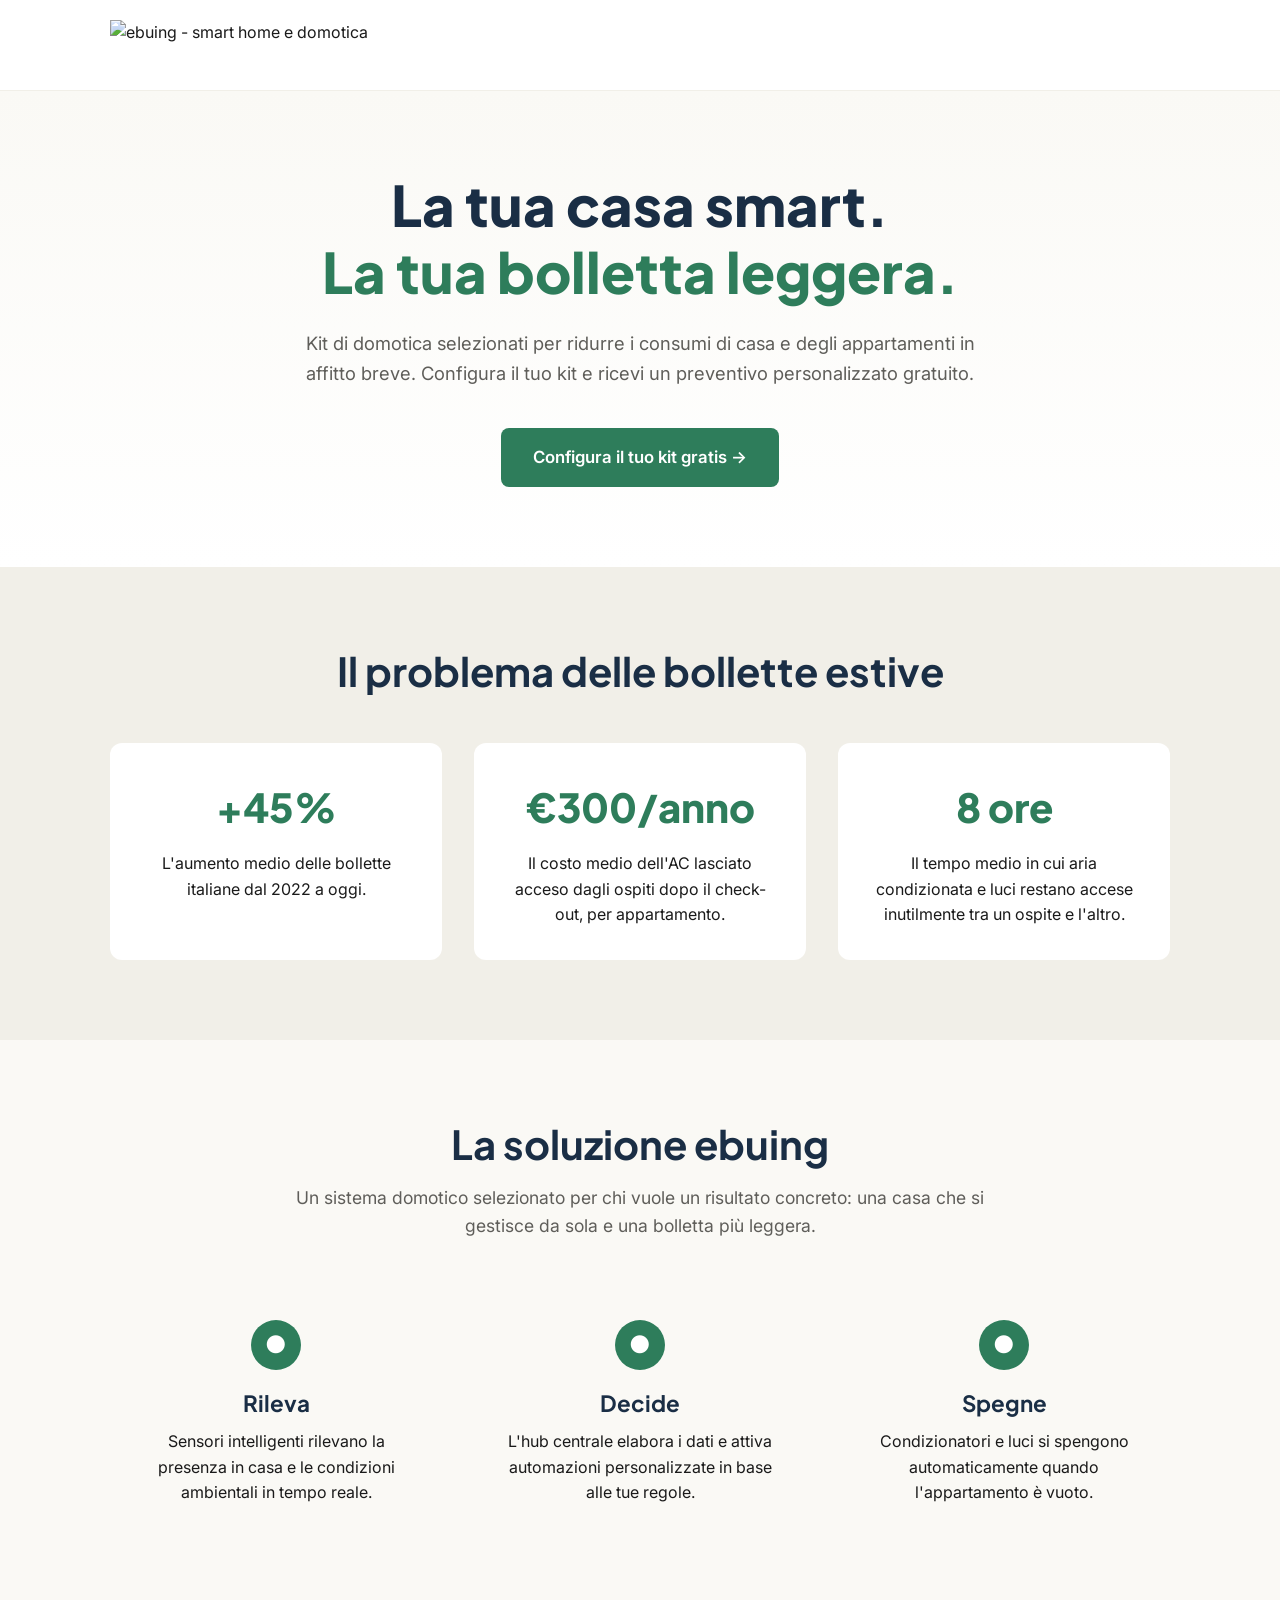
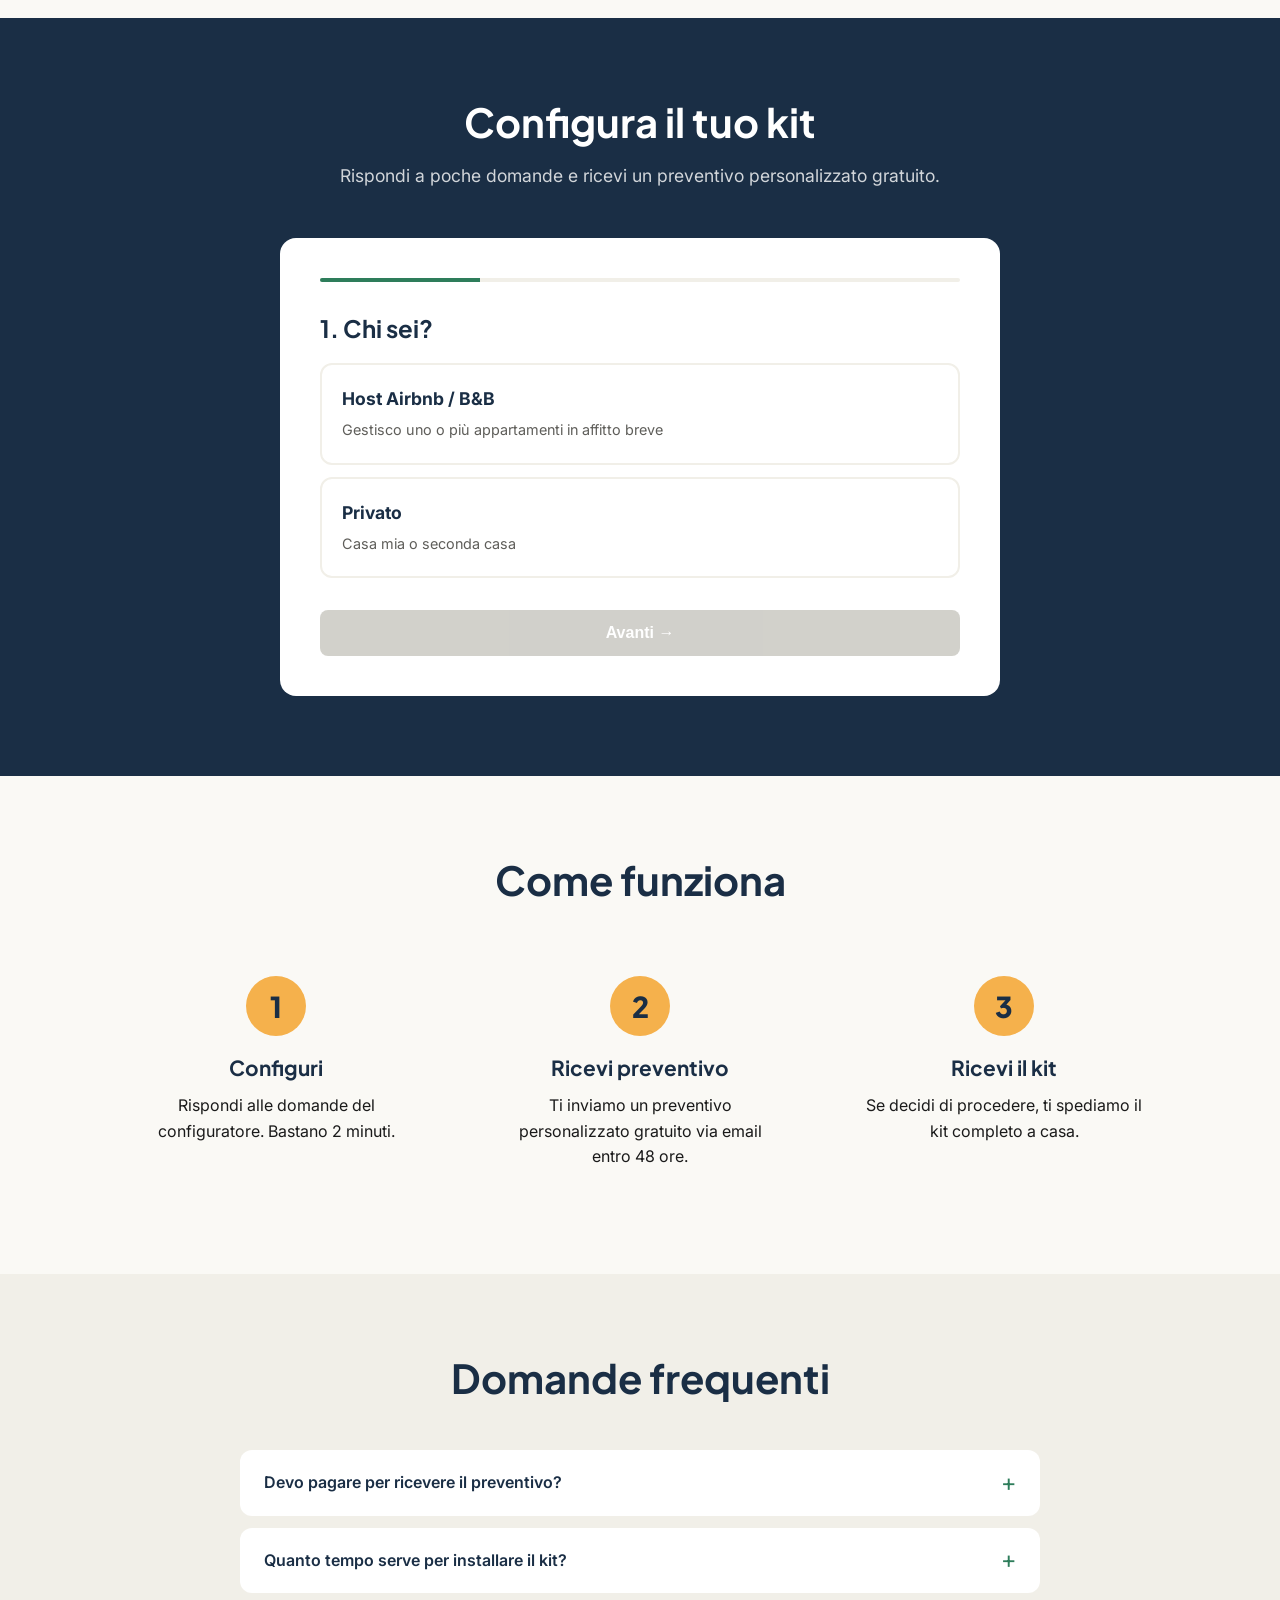
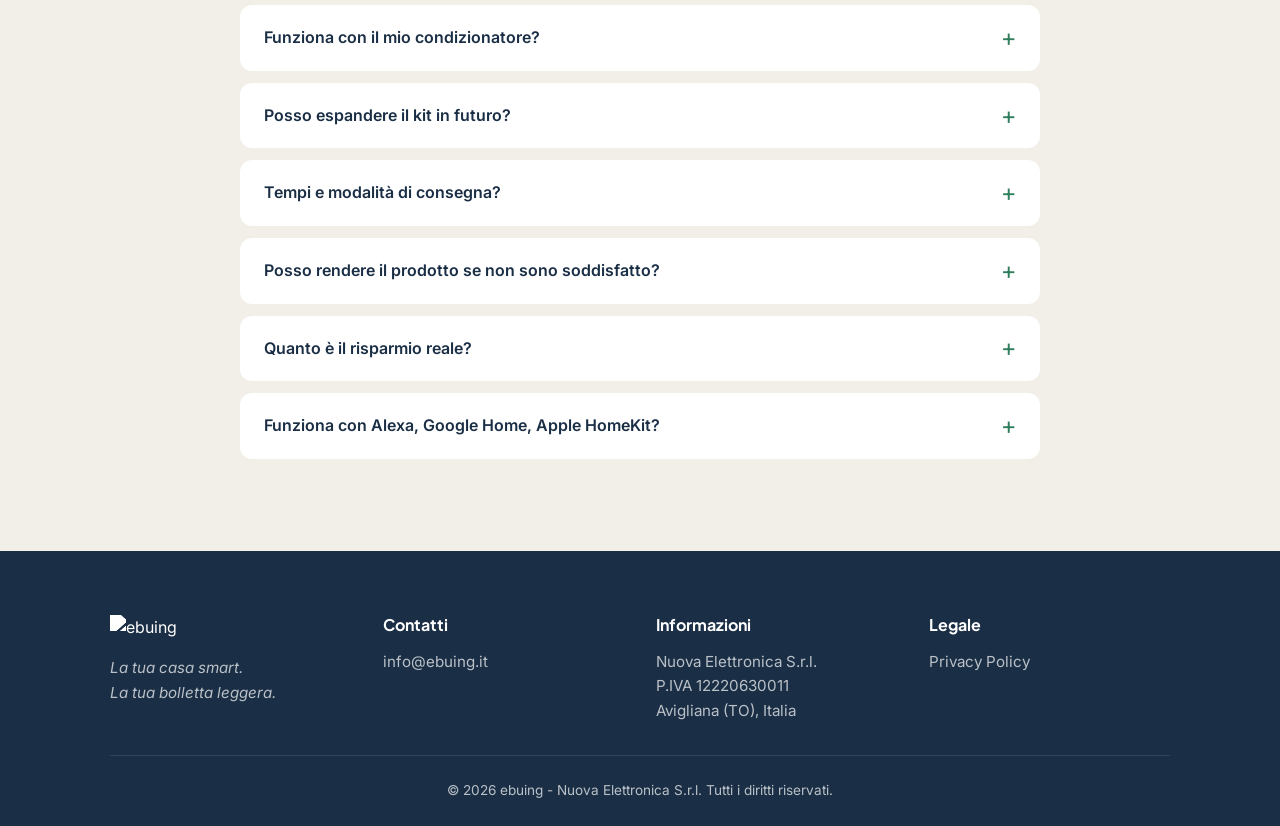
==== index.html @ 9f095434 "Add files via upload" ====
<!DOCTYPE html>
<html lang="it">
<head>
<meta charset="UTF-8">
<meta name="viewport" content="width=device-width, initial-scale=1.0">
<meta name="description" content="ebuing - Smart home e domotica per host Airbnb e privati. Configura il tuo kit risparmio energia gratis e ricevi un preventivo personalizzato.">
<meta name="theme-color" content="#2E7D5B">
<title>ebuing - La tua casa smart. La tua bolletta leggera.</title>
<link rel="icon" type="image/png" href="logo.png">
<link rel="preconnect" href="https://fonts.googleapis.com">
<link rel="preconnect" href="https://fonts.gstatic.com" crossorigin>
<link href="https://fonts.googleapis.com/css2?family=Plus+Jakarta+Sans:wght@500;700;800&family=Inter:wght@400;500;600&display=swap" rel="stylesheet">
<link rel="stylesheet" href="style.css">
</head>
<body>

<header class="header">
<div class="container header-inner">
<img src="logo.png" alt="ebuing - smart home e domotica" class="logo">
</div>
</header>

<section class="hero">
<div class="container">
<h1 class="hero-title">La tua casa smart.<br><span class="hero-title-accent">La tua bolletta leggera.</span></h1>
<p class="hero-subtitle">Kit di domotica selezionati per ridurre i consumi di casa e degli appartamenti in affitto breve. Configura il tuo kit e ricevi un preventivo personalizzato gratuito.</p>
<a href="#configuratore" class="btn-primary">Configura il tuo kit gratis →</a>
</div>
</section>

<section class="problem">
<div class="container">
<h2 class="section-title">Il problema delle bollette estive</h2>
<div class="problem-grid">
<div class="problem-card">
<div class="problem-number">+45%</div>
<p>L'aumento medio delle bollette italiane dal 2022 a oggi.</p>
</div>
<div class="problem-card">
<div class="problem-number">€300/anno</div>
<p>Il costo medio dell'AC lasciato acceso dagli ospiti dopo il check-out, per appartamento.</p>
</div>
<div class="problem-card">
<div class="problem-number">8 ore</div>
<p>Il tempo medio in cui aria condizionata e luci restano accese inutilmente tra un ospite e l'altro.</p>
</div>
</div>
</div>
</section>

<section class="solution">
<div class="container">
<h2 class="section-title">La soluzione ebuing</h2>
<p class="section-subtitle">Un sistema domotico selezionato per chi vuole un risultato concreto: una casa che si gestisce da sola e una bolletta più leggera.</p>
<div class="solution-grid">
<div class="solution-card">
<div class="solution-icon">●</div>
<h3>Rileva</h3>
<p>Sensori intelligenti rilevano la presenza in casa e le condizioni ambientali in tempo reale.</p>
</div>
<div class="solution-card">
<div class="solution-icon">●</div>
<h3>Decide</h3>
<p>L'hub centrale elabora i dati e attiva automazioni personalizzate in base alle tue regole.</p>
</div>
<div class="solution-card">
<div class="solution-icon">●</div>
<h3>Spegne</h3>
<p>Condizionatori e luci si spengono automaticamente quando l'appartamento è vuoto.</p>
</div>
</div>
</div>
</section>

<section id="configuratore" class="configurator">
<div class="container">
<h2 class="section-title">Configura il tuo kit</h2>
<p class="section-subtitle">Rispondi a poche domande e ricevi un preventivo personalizzato gratuito.</p>

<div class="configurator-box">

<div class="progress-bar">
<div class="progress-fill" id="progressFill"></div>
</div>

<div class="step active" data-step="1">
<h3 class="step-title">1. Chi sei?</h3>
<div class="options">
<label class="option-card">
<input type="radio" name="tipo" value="host" required>
<span class="option-content">
<strong>Host Airbnb / B&B</strong>
<small>Gestisco uno o più appartamenti in affitto breve</small>
</span>
</label>
<label class="option-card">
<input type="radio" name="tipo" value="privato" required>
<span class="option-content">
<strong>Privato</strong>
<small>Casa mia o seconda casa</small>
</span>
</label>
</div>
<div class="step-nav">
<button type="button" class="btn-secondary" onclick="goToStep(2)" id="btnNext1" disabled>Avanti →</button>
</div>
</div>

<div class="step" data-step="2">
<h3 class="step-title">2. Dimensione dell'appartamento</h3>
<div class="options">
<label class="option-card"><input type="radio" name="dimensione" value="fino-50"><span class="option-content"><strong>Fino a 50 m²</strong><small>Monolocale o piccolo bilocale</small></span></label>
<label class="option-card"><input type="radio" name="dimensione" value="50-80"><span class="option-content"><strong>50-80 m²</strong><small>Bilocale o trilocale</small></span></label>
<label class="option-card"><input type="radio" name="dimensione" value="80-120"><span class="option-content"><strong>80-120 m²</strong><small>Casa media</small></span></label>
<label class="option-card"><input type="radio" name="dimensione" value="oltre-120"><span class="option-content"><strong>Oltre 120 m²</strong><small>Casa grande o multipiano</small></span></label>
</div>
<div class="step-nav">
<button type="button" class="btn-outline" onclick="goToStep(1)">← Indietro</button>
<button type="button" class="btn-secondary" onclick="goToStep(3)" id="btnNext2" disabled>Avanti →</button>
</div>
</div>

<div class="step" data-step="3">
<h3 class="step-title">3. Cosa vuoi controllare automaticamente?</h3>
<p class="step-subtitle">Seleziona tutte le funzionalità che ti interessano. Vedi sotto il risparmio stimato.</p>
<div class="features">
<label class="feature-card"><input type="checkbox" name="feature" value="ac" data-saving="230"><span class="feature-text"><strong>Spegnere il condizionatore quando la casa è vuota</strong><small>Risparmio stimato: <em>€230/anno</em></small></span></label>
<label class="feature-card"><input type="checkbox" name="feature" value="luci" data-saving="60"><span class="feature-text"><strong>Spegnere luci dimenticate accese</strong><small>Risparmio stimato: <em>€60/anno</em></small></span></label>
<label class="feature-card"><input type="checkbox" name="feature" value="standby" data-saving="80"><span class="feature-text"><strong>Monitorare consumi elettrodomestici</strong><small>Risparmio stimato: <em>€80/anno</em></small></span></label>
<label class="feature-card"><input type="checkbox" name="feature" value="riscaldamento" data-saving="180"><span class="feature-text"><strong>Controllo temperatura per ogni stanza</strong><small>Risparmio stimato: <em>€180/anno</em> (inverno)</small></span></label>
<label class="feature-card"><input type="checkbox" name="feature" value="tv" data-saving="40"><span class="feature-text"><strong>Spegnere TV/decoder in standby</strong><small>Risparmio stimato: <em>€40/anno</em></small></span></label>
<label class="feature-card"><input type="checkbox" name="feature" value="voce" data-saving="0"><span class="feature-text"><strong>Comando vocale Alexa/Google Home</strong><small>Comfort aggiunto</small></span></label>
<label class="feature-card"><input type="checkbox" name="feature" value="remoto" data-saving="0"><span class="feature-text"><strong>Controllo remoto da app</strong><small>Gestione da ovunque</small></span></label>
</div>
<div class="saving-summary" id="savingSummary">
<span>Risparmio stimato totale</span>
<strong><span id="savingAmount">€0</span>/anno</strong>
</div>
<div class="step-nav">
<button type="button" class="btn-outline" onclick="goToStep(2)">← Indietro</button>
<button type="button" class="btn-secondary" onclick="goToStep(4)" id="btnNext3">Avanti →</button>
</div>
</div>

<div class="step" data-step="4">
<h3 class="step-title">4. Ricevi il tuo preventivo</h3>
<p class="step-subtitle">Lascia i tuoi contatti per ricevere il preventivo personalizzato gratuito.</p>
<form id="leadForm" action="https://formspree.io/f/XXXXXXXX" method="POST">
<input type="hidden" name="_subject" value="Nuova richiesta preventivo ebuing">
<input type="hidden" name="tipo_cliente" id="hiddenTipo">
<input type="hidden" name="dimensione" id="hiddenDimensione">
<input type="hidden" name="funzionalita" id="hiddenFeatures">
<input type="hidden" name="risparmio_stimato" id="hiddenSaving">

<div class="form-row"><label for="nome">Nome e cognome *</label><input type="text" id="nome" name="nome" required></div>
<div class="form-row"><label for="email">Email *</label><input type="email" id="email" name="email" required></div>
<div class="form-row"><label for="telefono">Telefono (opzionale)</label><input type="tel" id="telefono" name="telefono"></div>
<div class="form-row"><label for="citta">Città *</label><input type="text" id="citta" name="citta" required></div>
<div class="form-row"><label for="note">Note (opzionale)</label><textarea id="note" name="note" rows="3" placeholder="Hai esigenze particolari? Scrivile qui."></textarea></div>

<label class="checkbox-row">
<input type="checkbox" name="consenso" required>
<span>Acconsento al trattamento dei miei dati personali per ricevere il preventivo e comunicazioni relative al lancio del kit. Leggi la <a href="privacy.html" target="_blank">Privacy Policy</a>.</span>
</label>

<div class="step-nav">
<button type="button" class="btn-outline" onclick="goToStep(3)">← Indietro</button>
<button type="submit" class="btn-primary">Richiedi preventivo gratuito</button>
</div>
</form>
</div>

<div class="step thank-you" data-step="5">
<div class="thank-you-icon">✓</div>
<h3>Grazie!</h3>
<p>Abbiamo ricevuto la tua richiesta. Stiamo preparando il tuo preventivo personalizzato e te lo invieremo via email entro 48 ore.</p>
<p>Per qualsiasi domanda, scrivici a <a href="mailto:info@ebuing.it">info@ebuing.it</a></p>
</div>

</div>
</div>
</section>

<section class="how-it-works">
<div class="container">
<h2 class="section-title">Come funziona</h2>
<div class="how-grid">
<div class="how-step"><div class="how-number">1</div><h3>Configuri</h3><p>Rispondi alle domande del configuratore. Bastano 2 minuti.</p></div>
<div class="how-step"><div class="how-number">2</div><h3>Ricevi preventivo</h3><p>Ti inviamo un preventivo personalizzato gratuito via email entro 48 ore.</p></div>
<div class="how-step"><div class="how-number">3</div><h3>Ricevi il kit</h3><p>Se decidi di procedere, ti spediamo il kit completo a casa.</p></div>
</div>
</div>
</section>

<section class="faq">
<div class="container">
<h2 class="section-title">Domande frequenti</h2>
<div class="faq-list">

<details class="faq-item"><summary>Devo pagare per ricevere il preventivo?</summary><p>No. Il preventivo è completamente gratuito e senza impegno di acquisto. Vogliamo prima capire quale kit è giusto per te.</p></details>

<details class="faq-item"><summary>Quanto tempo serve per installare il kit?</summary><p>L'installazione del kit base richiede circa 30-45 minuti la prima volta. Forniamo guida cartacea italiana inclusa nella confezione e video tutorial online. Non serve elettricista per il kit base.</p></details>

<details class="faq-item"><summary>Funziona con il mio condizionatore?</summary><p>Il kit funziona con condizionatori dotati di presa elettrica standard (portatili o split con presa esterna). Per split fissi senza presa esterna, l'hub centrale ha un trasmettitore IR integrato che può comandare i climatizzatori tramite telecomando.</p></details>

<details class="faq-item"><summary>Posso espandere il kit in futuro?</summary><p>Sì, tutti i kit sono espandibili. Puoi aggiungere sensori, prese smart, lampadine smart e valvole termostatiche in qualsiasi momento. L'hub centrale supporta fino a 128 dispositivi.</p></details>

<details class="faq-item"><summary>Tempi e modalità di consegna?</summary><p>I prodotti vengono spediti da magazzino EU. La spedizione standard avviene in 5-15 giorni lavorativi. Per ordini sopra €100 la spedizione è gratuita.</p></details>

<details class="faq-item"><summary>Posso rendere il prodotto se non sono soddisfatto?</summary><p>Sì, hai 14 giorni di diritto di recesso secondo la legge italiana. Se entro 14 giorni dalla consegna decidi di rendere il kit, ti rimborsiamo l'intero importo.</p></details>

<details class="faq-item"><summary>Quanto è il risparmio reale?</summary><p>Il risparmio dipende dall'uso e dalle abitudini. I valori indicati nel configuratore sono basati su tariffe ARERA 2026 e consumi medi di appartamenti italiani. Su un appartamento Airbnb tipico, il kit base si ripaga in circa 2-3 mesi durante la stagione estiva.</p></details>

<details class="faq-item"><summary>Funziona con Alexa, Google Home, Apple HomeKit?</summary><p>Sì. Il kit è compatibile con tutti i principali assistenti vocali (Alexa, Google Home, Apple HomeKit, SmartThings). La configurazione richiede WiFi 2.4 GHz attivo nell'appartamento.</p></details>

</div>
</div>
</section>

<footer class="footer">
<div class="container">
<div class="footer-grid">
<div>
<img src="logo.png" alt="ebuing" class="footer-logo">
<p class="footer-tagline">La tua casa smart.<br>La tua bolletta leggera.</p>
</div>
<div>
<h4>Contatti</h4>
<p><a href="mailto:info@ebuing.it">info@ebuing.it</a></p>
</div>
<div>
<h4>Informazioni</h4>
<p>Nuova Elettronica S.r.l.<br>P.IVA 12220630011<br>Avigliana (TO), Italia</p>
</div>
<div>
<h4>Legale</h4>
<p><a href="privacy.html">Privacy Policy</a></p>
</div>
</div>
<div class="footer-bottom">
<p>© 2026 ebuing - Nuova Elettronica S.r.l. Tutti i diritti riservati.</p>
</div>
</div>
</footer>

<script src="script.js"></script>
</body>
</html>
---- style.css ----
* { margin: 0; padding: 0; box-sizing: border-box; }

:root {
--verde: #2E7D5B;
--verde-scuro: #1F5640;
--blu: #1A2E45;
--giallo: #F5B14C;
--bianco: #FAF9F5;
--grigio-chiaro: #F1EFE8;
--grigio: #B4B2A9;
--grigio-scuro: #5F5E5A;
--testo: #1A1A1A;
}

body {
font-family: 'Inter', -apple-system, sans-serif;
color: var(--testo);
background: var(--bianco);
line-height: 1.6;
-webkit-font-smoothing: antialiased;
}

.container { max-width: 1100px; margin: 0 auto; padding: 0 20px; }

h1, h2, h3, h4 { font-family: 'Plus Jakarta Sans', sans-serif; font-weight: 700; line-height: 1.2; color: var(--blu); }

a { color: var(--verde); text-decoration: none; }
a:hover { text-decoration: underline; }

.header { padding: 20px 0; border-bottom: 1px solid var(--grigio-chiaro); background: white; position: sticky; top: 0; z-index: 100; }
.header-inner { display: flex; align-items: center; }
.logo { height: 50px; width: auto; }

.hero { padding: 80px 0; text-align: center; background: linear-gradient(180deg, var(--bianco) 0%, white 100%); }
.hero-title { font-size: clamp(2rem, 5vw, 3.5rem); margin-bottom: 24px; font-weight: 800; }
.hero-title-accent { color: var(--verde); }
.hero-subtitle { font-size: 1.15rem; color: var(--grigio-scuro); max-width: 700px; margin: 0 auto 40px; }

.btn-primary { display: inline-block; background: var(--verde); color: white; padding: 16px 32px; border-radius: 8px; font-weight: 600; font-size: 1.05rem; border: none; cursor: pointer; transition: background 0.2s; text-decoration: none; }
.btn-primary:hover { background: var(--verde-scuro); text-decoration: none; }

.btn-secondary { background: var(--blu); color: white; padding: 14px 28px; border-radius: 8px; font-weight: 600; border: none; cursor: pointer; transition: opacity 0.2s; font-size: 1rem; }
.btn-secondary:hover:not(:disabled) { opacity: 0.9; }
.btn-secondary:disabled { background: var(--grigio); cursor: not-allowed; opacity: 0.6; }

.btn-outline { background: white; color: var(--grigio-scuro); padding: 14px 28px; border-radius: 8px; font-weight: 600; border: 1px solid var(--grigio); cursor: pointer; font-size: 1rem; }
.btn-outline:hover { background: var(--grigio-chiaro); }

.problem { padding: 80px 0; background: var(--grigio-chiaro); }
.section-title { font-size: clamp(1.75rem, 4vw, 2.5rem); margin-bottom: 16px; text-align: center; }
.section-subtitle { text-align: center; color: var(--grigio-scuro); margin-bottom: 48px; font-size: 1.1rem; max-width: 700px; margin-left: auto; margin-right: auto; }

.problem-grid, .solution-grid, .how-grid { display: grid; grid-template-columns: repeat(auto-fit, minmax(280px, 1fr)); gap: 32px; margin-top: 48px; }
.problem-card { background: white; padding: 32px; border-radius: 12px; text-align: center; }
.problem-number { font-family: 'Plus Jakarta Sans', sans-serif; font-size: 2.5rem; font-weight: 800; color: var(--verde); margin-bottom: 12px; }

.solution { padding: 80px 0; }
.solution-card { padding: 32px; text-align: center; }
.solution-icon { width: 50px; height: 50px; background: var(--verde); color: white; border-radius: 50%; display: inline-flex; align-items: center; justify-content: center; font-size: 1.5rem; margin-bottom: 20px; }
.solution-card h3 { margin-bottom: 12px; font-size: 1.4rem; }

.configurator { padding: 80px 0; background: var(--blu); color: white; }
.configurator .section-title, .configurator .section-subtitle { color: white; }
.configurator .section-subtitle { opacity: 0.8; }

.configurator-box { background: white; color: var(--testo); padding: 40px; border-radius: 16px; max-width: 720px; margin: 0 auto; }

.progress-bar { height: 4px; background: var(--grigio-chiaro); border-radius: 2px; margin-bottom: 32px; overflow: hidden; }
.progress-fill { height: 100%; background: var(--verde); width: 25%; transition: width 0.3s; }

.step { display: none; }
.step.active { display: block; }
.step-title { font-size: 1.5rem; margin-bottom: 20px; }
.step-subtitle { color: var(--grigio-scuro); margin-bottom: 24px; }

.options { display: grid; gap: 12px; margin-bottom: 32px; }
.option-card { display: block; padding: 20px; border: 2px solid var(--grigio-chiaro); border-radius: 12px; cursor: pointer; transition: all 0.2s; }
.option-card:hover { border-color: var(--verde); }
.option-card input { display: none; }
.option-card input:checked + .option-content { color: var(--verde); }
.option-card:has(input:checked) { border-color: var(--verde); background: rgba(46, 125, 91, 0.05); }
.option-content strong { display: block; font-size: 1.1rem; margin-bottom: 4px; color: var(--blu); }
.option-content small { color: var(--grigio-scuro); font-size: 0.9rem; }

.features { display: grid; gap: 12px; margin-bottom: 24px; }
.feature-card { display: flex; padding: 16px 20px; border: 2px solid var(--grigio-chiaro); border-radius: 12px; cursor: pointer; transition: all 0.2s; gap: 12px; align-items: flex-start; }
.feature-card:hover { border-color: var(--verde); }
.feature-card input { margin-top: 4px; accent-color: var(--verde); width: 18px; height: 18px; cursor: pointer; flex-shrink: 0; }
.feature-card:has(input:checked) { border-color: var(--verde); background: rgba(46, 125, 91, 0.05); }
.feature-text strong { display: block; margin-bottom: 4px; color: var(--blu); }
.feature-text small { color: var(--grigio-scuro); font-size: 0.9rem; }
.feature-text em { color: var(--verde); font-style: normal; font-weight: 600; }

.saving-summary { background: var(--verde); color: white; padding: 20px 24px; border-radius: 12px; margin-bottom: 24px; display: flex; justify-content: space-between; align-items: center; }
.saving-summary strong { font-size: 1.5rem; font-family: 'Plus Jakarta Sans', sans-serif; }

.form-row { margin-bottom: 20px; }
.form-row label { display: block; margin-bottom: 6px; font-weight: 500; font-size: 0.95rem; }
.form-row input, .form-row textarea { width: 100%; padding: 12px 16px; border: 2px solid var(--grigio-chiaro); border-radius: 8px; font-family: inherit; font-size: 1rem; transition: border-color 0.2s; }
.form-row input:focus, .form-row textarea:focus { outline: none; border-color: var(--verde); }

.checkbox-row { display: flex; gap: 12px; margin-bottom: 24px; align-items: flex-start; font-size: 0.9rem; color: var(--grigio-scuro); }
.checkbox-row input { margin-top: 3px; accent-color: var(--verde); width: 18px; height: 18px; cursor: pointer; flex-shrink: 0; }

.step-nav { display: flex; justify-content: space-between; gap: 12px; flex-wrap: wrap; }
.step-nav button { flex: 1; min-width: 140px; }

.thank-you { text-align: center; padding: 40px 20px; }
.thank-you-icon { width: 80px; height: 80px; background: var(--verde); color: white; border-radius: 50%; display: inline-flex; align-items: center; justify-content: center; font-size: 2.5rem; margin-bottom: 24px; }
.thank-you h3 { font-size: 2rem; margin-bottom: 16px; }
.thank-you p { color: var(--grigio-scuro); margin-bottom: 12px; }

.how-it-works { padding: 80px 0; }
.how-step { text-align: center; padding: 24px; }
.how-number { width: 60px; height: 60px; background: var(--giallo); color: var(--blu); border-radius: 50%; display: inline-flex; align-items: center; justify-content: center; font-size: 1.8rem; font-weight: 800; font-family: 'Plus Jakarta Sans', sans-serif; margin-bottom: 20px; }
.how-step h3 { margin-bottom: 12px; font-size: 1.3rem; }

.faq { padding: 80px 0; background: var(--grigio-chiaro); }
.faq-list { max-width: 800px; margin: 48px auto 0; }
.faq-item { background: white; border-radius: 12px; margin-bottom: 12px; padding: 0 24px; }
.faq-item summary { padding: 20px 0; cursor: pointer; font-weight: 600; color: var(--blu); list-style: none; position: relative; padding-right: 32px; }
.faq-item summary::-webkit-details-marker { display: none; }
.faq-item summary::after { content: '+'; position: absolute; right: 0; top: 50%; transform: translateY(-50%); font-size: 1.5rem; color: var(--verde); font-weight: 400; }
.faq-item[open] summary::after { content: '−'; }
.faq-item p { padding: 0 0 20px; color: var(--grigio-scuro); line-height: 1.7; }

.footer { background: var(--blu); color: white; padding: 64px 0 24px; }
.footer-grid { display: grid; grid-template-columns: repeat(auto-fit, minmax(220px, 1fr)); gap: 32px; margin-bottom: 32px; }
.footer h4 { color: white; font-size: 1rem; margin-bottom: 16px; }
.footer p, .footer a { color: rgba(255,255,255,0.7); font-size: 0.95rem; }
.footer a:hover { color: white; }
.footer-logo { height: 50px; margin-bottom: 16px; filter: brightness(0) invert(1); }
.footer-tagline { font-style: italic; line-height: 1.6; }
.footer-bottom { border-top: 1px solid rgba(255,255,255,0.1); padding-top: 24px; text-align: center; }
.footer-bottom p { font-size: 0.85rem; }

@media (max-width: 600px) {
.hero { padding: 60px 0; }
.problem, .solution, .configurator, .how-it-works, .faq { padding: 60px 0; }
.configurator-box { padding: 24px 20px; }
.step-nav { flex-direction: column-reverse; }
.step-nav button { width: 100%; }
.saving-summary { flex-direction: column; gap: 8px; text-align: center; }
.section-subtitle { font-size: 1rem; padding: 0 10px; }
}
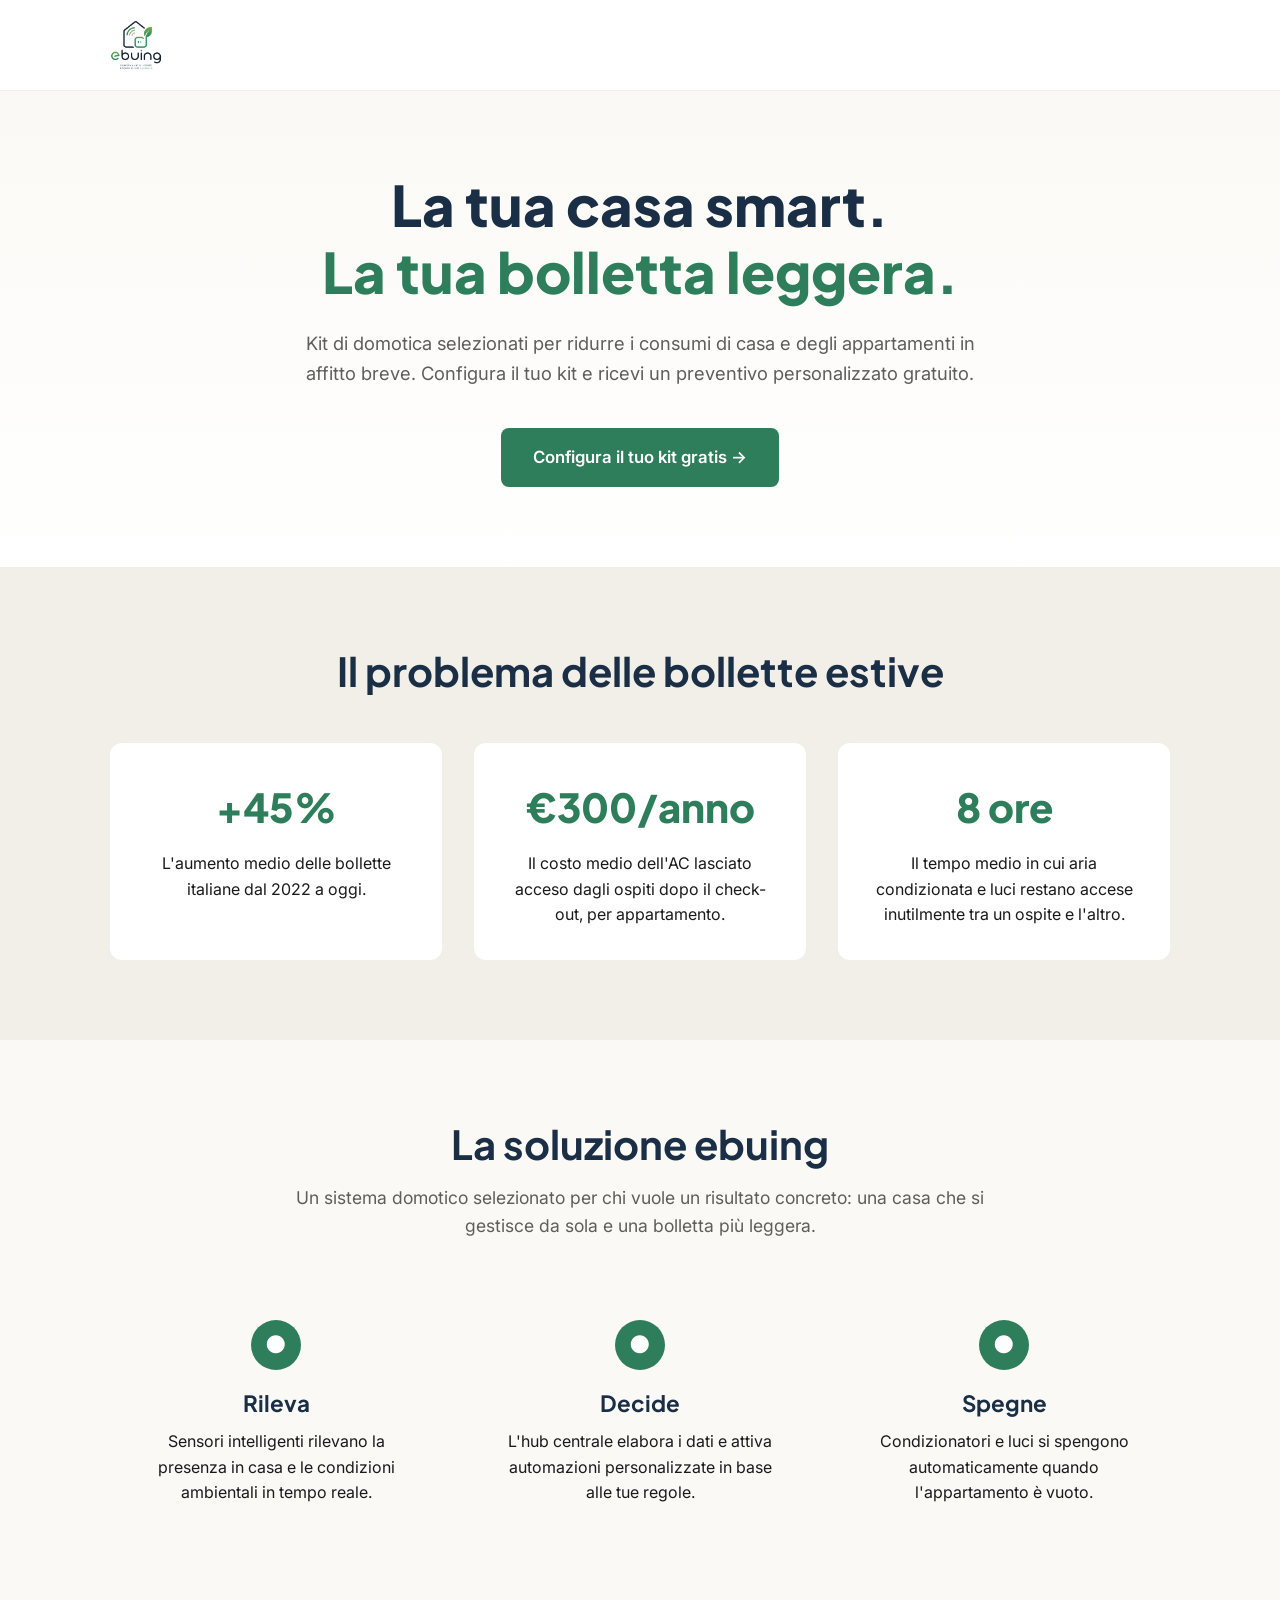
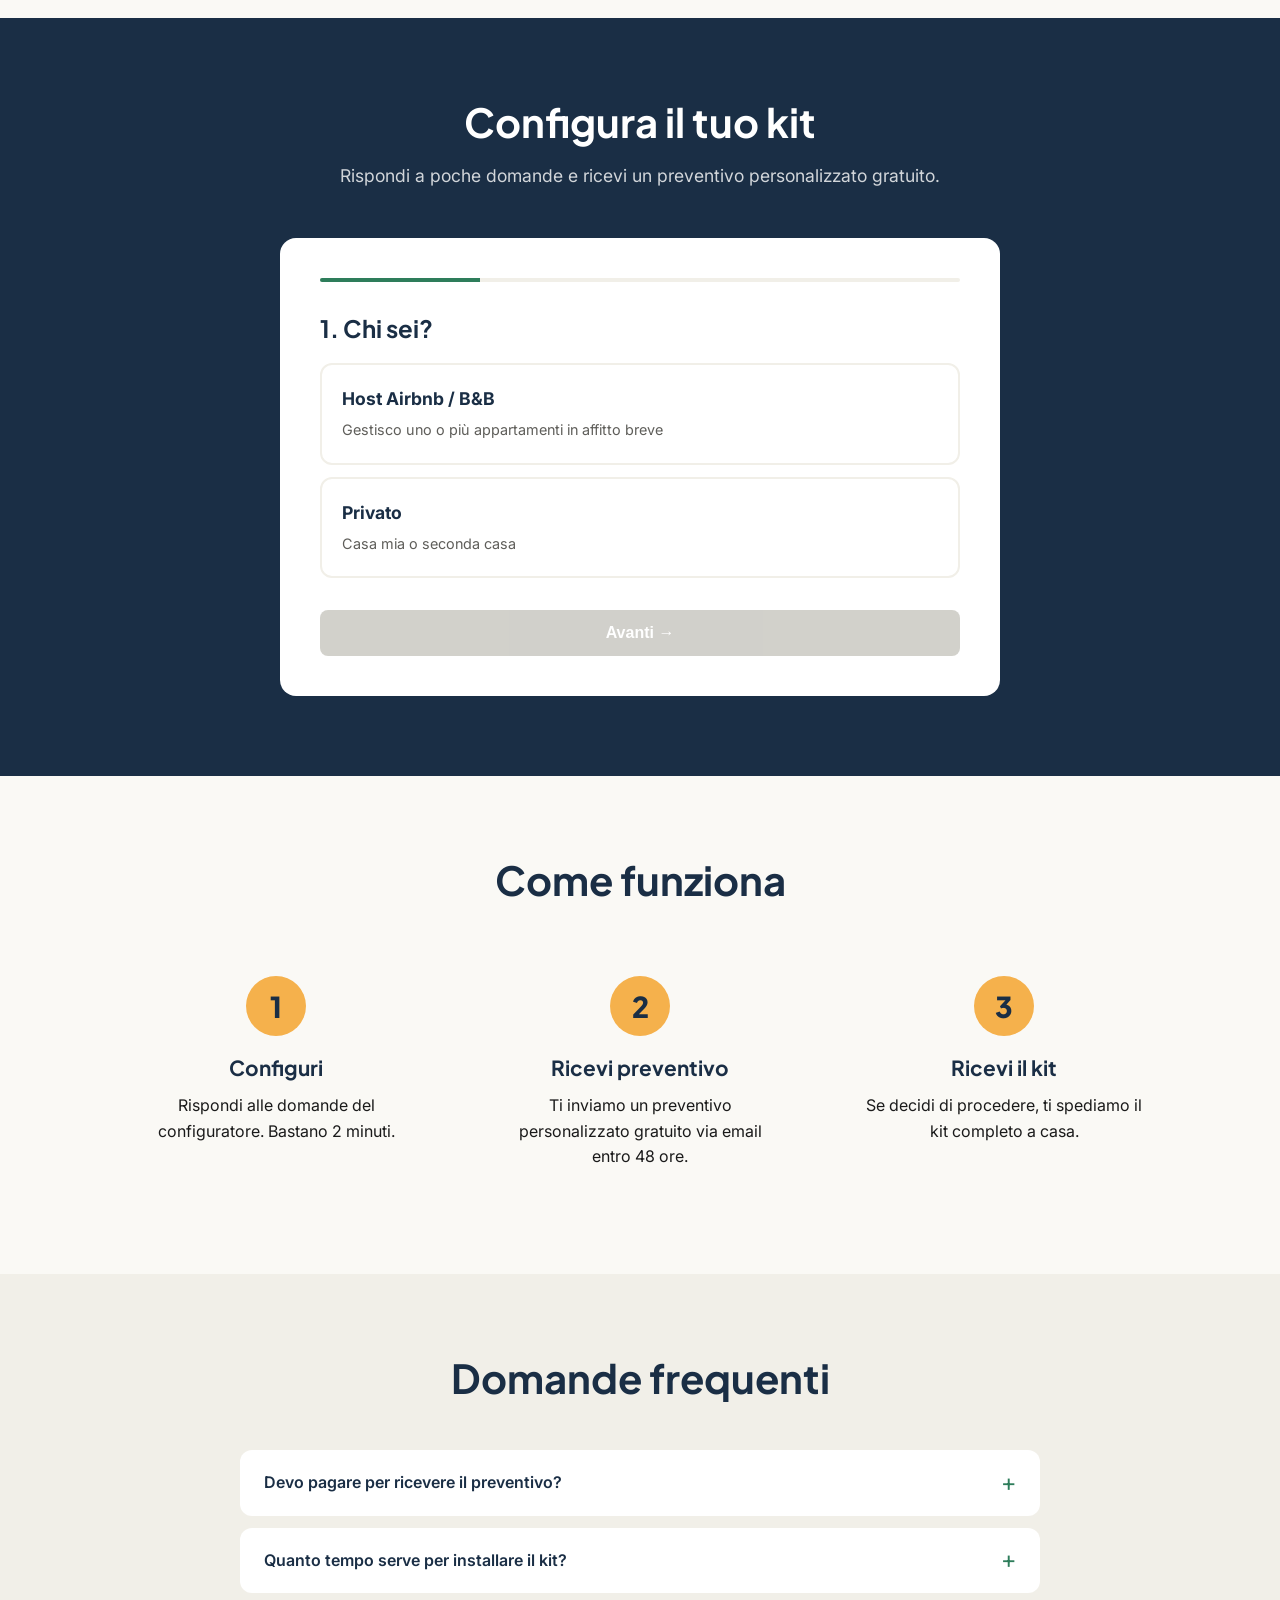
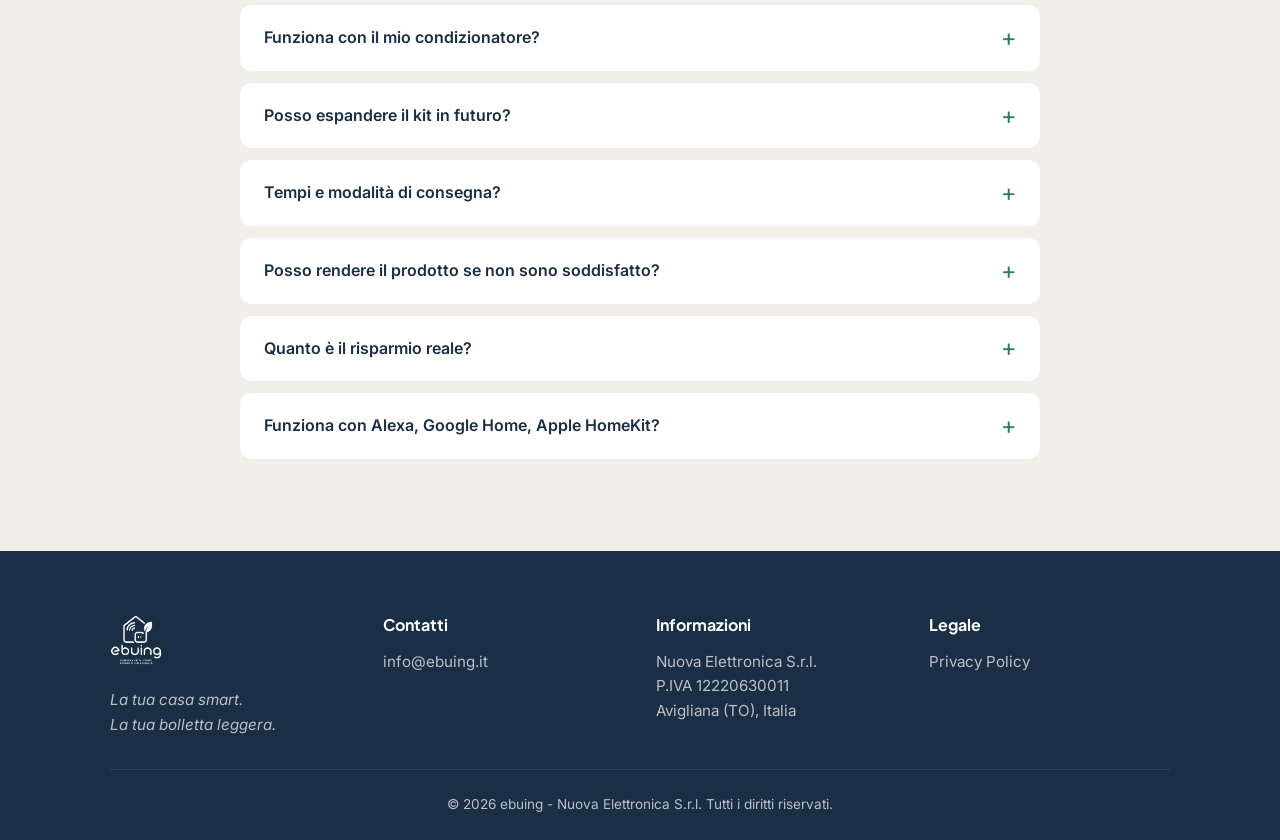
==== commit bfb57221: "Update index.html" ====
--- a/index.html
+++ b/index.html
@@ -145,7 +145,7 @@
 <div class="step" data-step="4">
 <h3 class="step-title">4. Ricevi il tuo preventivo</h3>
 <p class="step-subtitle">Lascia i tuoi contatti per ricevere il preventivo personalizzato gratuito.</p>
-<form id="leadForm" action="https://formspree.io/f/XXXXXXXX" method="POST">
+<form id="leadForm" action="https://formspree.io/f/xpqbnbnw" method="POST">
 <input type="hidden" name="_subject" value="Nuova richiesta preventivo ebuing">
 <input type="hidden" name="tipo_cliente" id="hiddenTipo">
 <input type="hidden" name="dimensione" id="hiddenDimensione">
@@ -245,4 +245,4 @@
 
 <script src="script.js"></script>
 </body>
-</html>+</html>
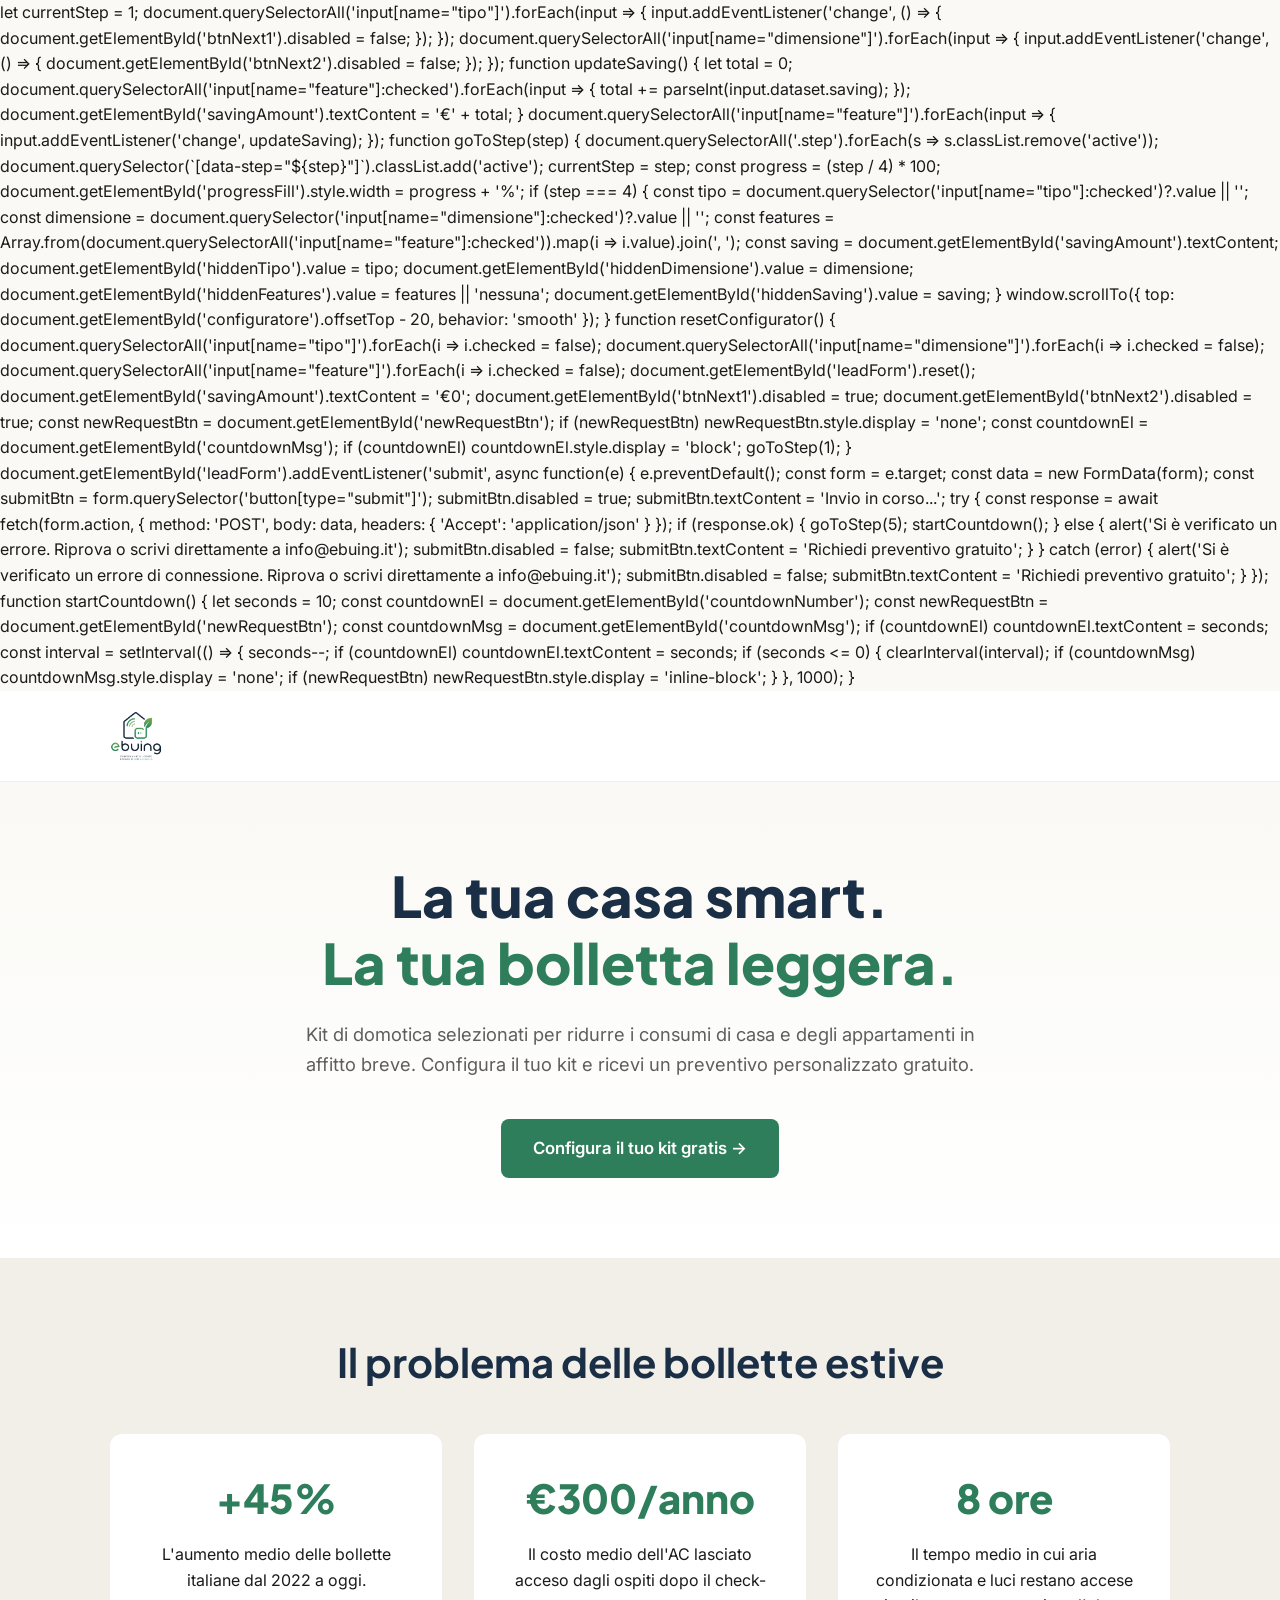
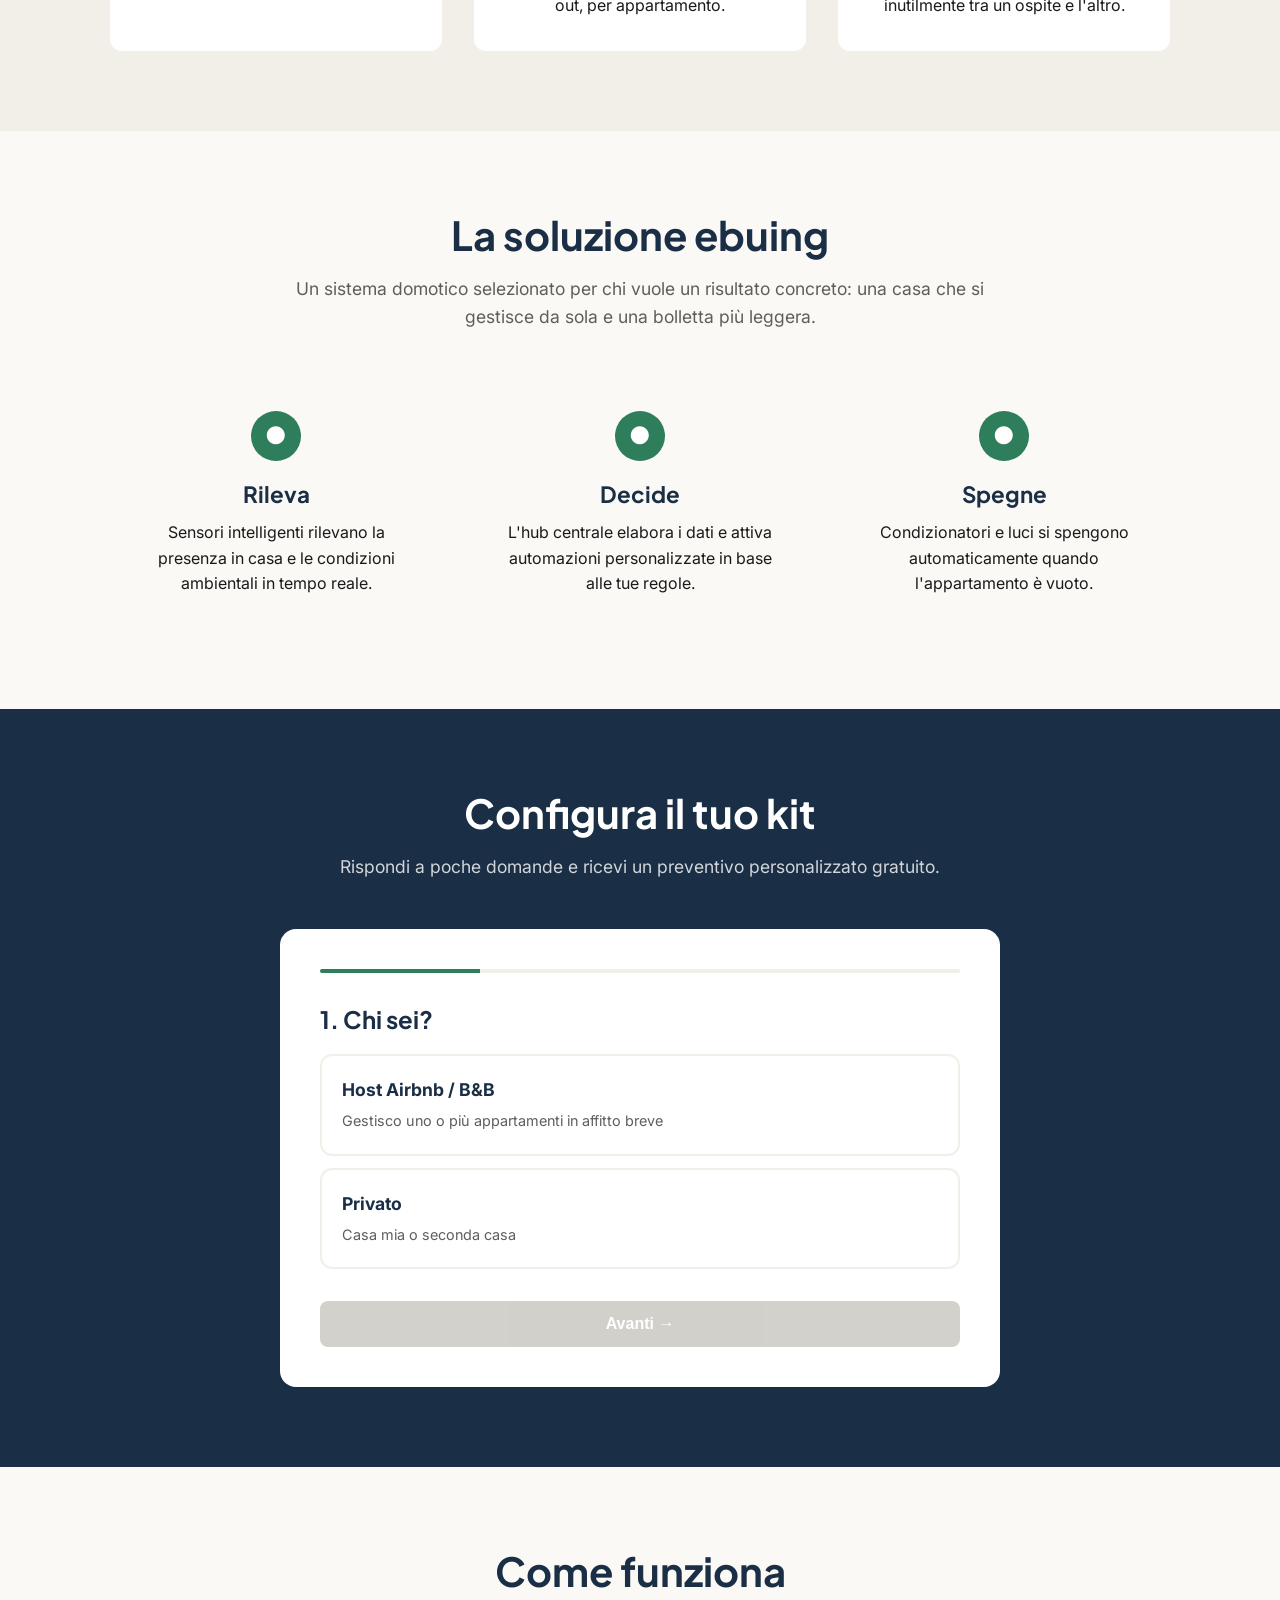
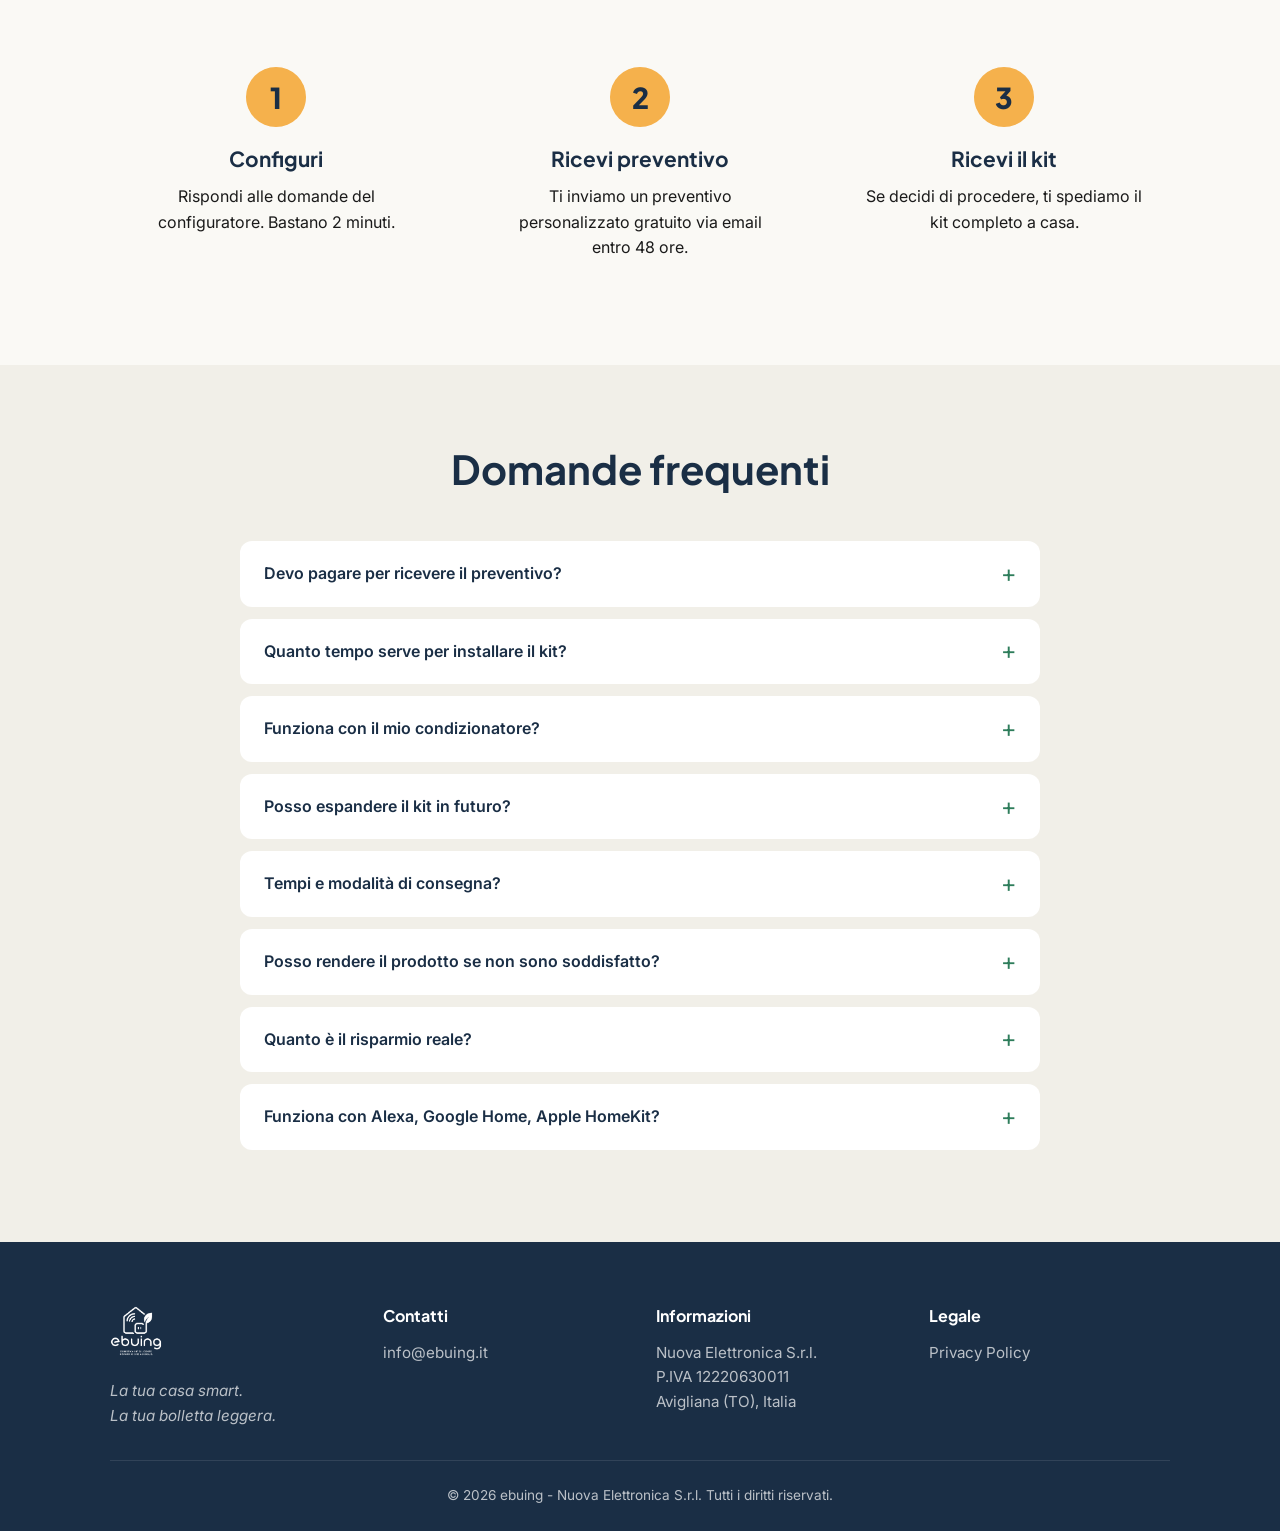
==== commit b804bd43: "Update index.html" ====
--- a/index.html
+++ b/index.html
@@ -1,7 +1,125 @@
 <!DOCTYPE html>
 <html lang="it">
 <head>
-<meta charset="UTF-8">
+<meta charset="UTF-8">let currentStep = 1;
+
+document.querySelectorAll('input[name="tipo"]').forEach(input => {
+  input.addEventListener('change', () => {
+    document.getElementById('btnNext1').disabled = false;
+  });
+});
+
+document.querySelectorAll('input[name="dimensione"]').forEach(input => {
+  input.addEventListener('change', () => {
+    document.getElementById('btnNext2').disabled = false;
+  });
+});
+
+function updateSaving() {
+  let total = 0;
+  document.querySelectorAll('input[name="feature"]:checked').forEach(input => {
+    total += parseInt(input.dataset.saving);
+  });
+  document.getElementById('savingAmount').textContent = '€' + total;
+}
+
+document.querySelectorAll('input[name="feature"]').forEach(input => {
+  input.addEventListener('change', updateSaving);
+});
+
+function goToStep(step) {
+  document.querySelectorAll('.step').forEach(s => s.classList.remove('active'));
+  document.querySelector(`[data-step="${step}"]`).classList.add('active');
+  currentStep = step;
+  
+  const progress = (step / 4) * 100;
+  document.getElementById('progressFill').style.width = progress + '%';
+  
+  if (step === 4) {
+    const tipo = document.querySelector('input[name="tipo"]:checked')?.value || '';
+    const dimensione = document.querySelector('input[name="dimensione"]:checked')?.value || '';
+    const features = Array.from(document.querySelectorAll('input[name="feature"]:checked')).map(i => i.value).join(', ');
+    const saving = document.getElementById('savingAmount').textContent;
+    
+    document.getElementById('hiddenTipo').value = tipo;
+    document.getElementById('hiddenDimensione').value = dimensione;
+    document.getElementById('hiddenFeatures').value = features || 'nessuna';
+    document.getElementById('hiddenSaving').value = saving;
+  }
+  
+  window.scrollTo({ top: document.getElementById('configuratore').offsetTop - 20, behavior: 'smooth' });
+}
+
+function resetConfigurator() {
+  document.querySelectorAll('input[name="tipo"]').forEach(i => i.checked = false);
+  document.querySelectorAll('input[name="dimensione"]').forEach(i => i.checked = false);
+  document.querySelectorAll('input[name="feature"]').forEach(i => i.checked = false);
+  
+  document.getElementById('leadForm').reset();
+  
+  document.getElementById('savingAmount').textContent = '€0';
+  
+  document.getElementById('btnNext1').disabled = true;
+  document.getElementById('btnNext2').disabled = true;
+  
+  const newRequestBtn = document.getElementById('newRequestBtn');
+  if (newRequestBtn) newRequestBtn.style.display = 'none';
+  
+  const countdownEl = document.getElementById('countdownMsg');
+  if (countdownEl) countdownEl.style.display = 'block';
+  
+  goToStep(1);
+}
+
+document.getElementById('leadForm').addEventListener('submit', async function(e) {
+  e.preventDefault();
+  const form = e.target;
+  const data = new FormData(form);
+  const submitBtn = form.querySelector('button[type="submit"]');
+  submitBtn.disabled = true;
+  submitBtn.textContent = 'Invio in corso...';
+  
+  try {
+    const response = await fetch(form.action, {
+      method: 'POST',
+      body: data,
+      headers: { 'Accept': 'application/json' }
+    });
+    
+    if (response.ok) {
+      goToStep(5);
+      startCountdown();
+    } else {
+      alert('Si è verificato un errore. Riprova o scrivi direttamente a info@ebuing.it');
+      submitBtn.disabled = false;
+      submitBtn.textContent = 'Richiedi preventivo gratuito';
+    }
+  } catch (error) {
+    alert('Si è verificato un errore di connessione. Riprova o scrivi direttamente a info@ebuing.it');
+    submitBtn.disabled = false;
+    submitBtn.textContent = 'Richiedi preventivo gratuito';
+  }
+});
+
+function startCountdown() {
+  let seconds = 10;
+  const countdownEl = document.getElementById('countdownNumber');
+  const newRequestBtn = document.getElementById('newRequestBtn');
+  const countdownMsg = document.getElementById('countdownMsg');
+  
+  if (countdownEl) countdownEl.textContent = seconds;
+  
+  const interval = setInterval(() => {
+    seconds--;
+    if (countdownEl) countdownEl.textContent = seconds;
+    
+    if (seconds <= 0) {
+      clearInterval(interval);
+      if (countdownMsg) countdownMsg.style.display = 'none';
+      if (newRequestBtn) newRequestBtn.style.display = 'inline-block';
+    }
+  }, 1000);
+}
 <meta name="viewport" content="width=device-width, initial-scale=1.0">
 <meta name="description" content="ebuing - Smart home e domotica per host Airbnb e privati. Configura il tuo kit risparmio energia gratis e ricevi un preventivo personalizzato.">
 <meta name="theme-color" content="#2E7D5B">
@@ -175,6 +293,8 @@
 <h3>Grazie!</h3>
 <p>Abbiamo ricevuto la tua richiesta. Stiamo preparando il tuo preventivo personalizzato e te lo invieremo via email entro 48 ore.</p>
 <p>Per qualsiasi domanda, scrivici a <a href="mailto:info@ebuing.it">info@ebuing.it</a></p>
+<p id="countdownMsg" style="margin-top: 32px; color: var(--grigio-scuro); font-size: 0.95rem;">Hai più appartamenti? Potrai fare una nuova richiesta tra <strong id="countdownNumber" style="color: var(--verde);">10</strong> secondi.</p>
+<button type="button" id="newRequestBtn" onclick="resetConfigurator()" class="btn-primary" style="display: none; margin-top: 24px;">+ Fai un'altra richiesta</button>
 </div>
 
 </div>
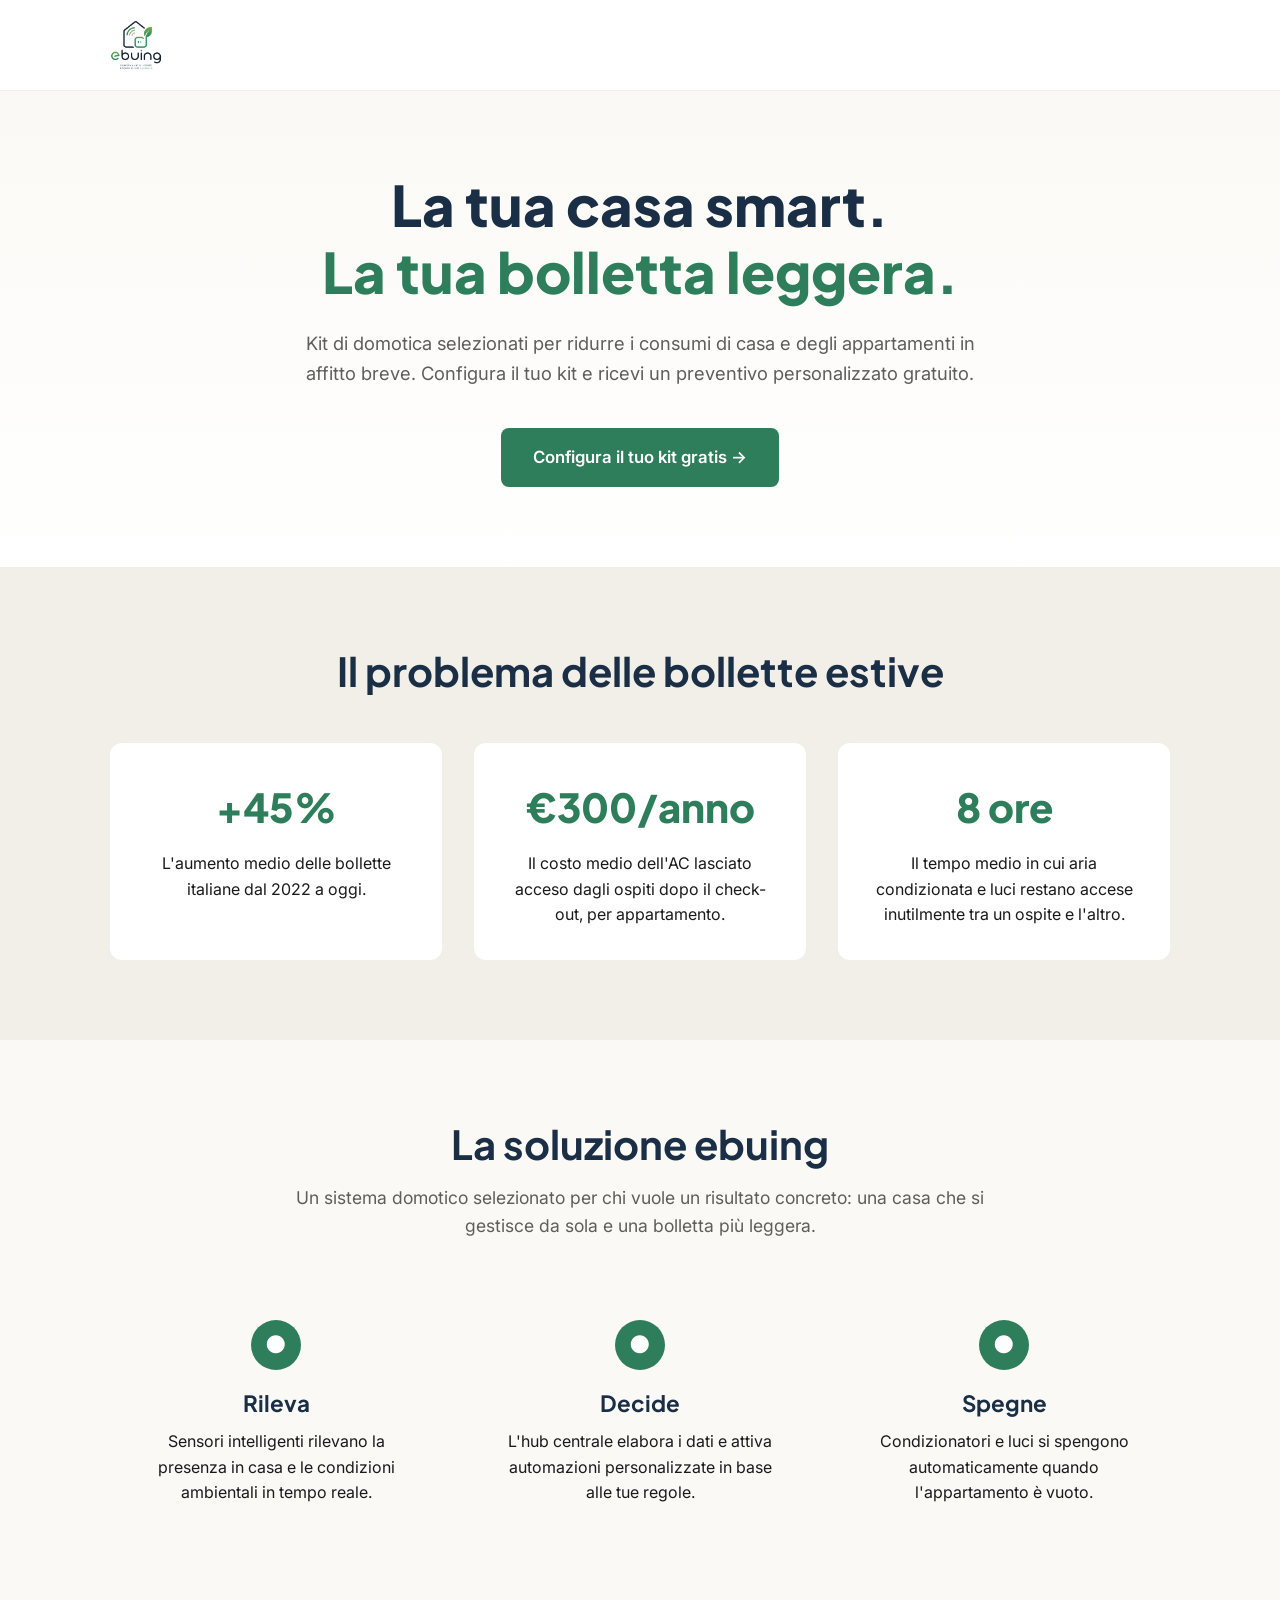
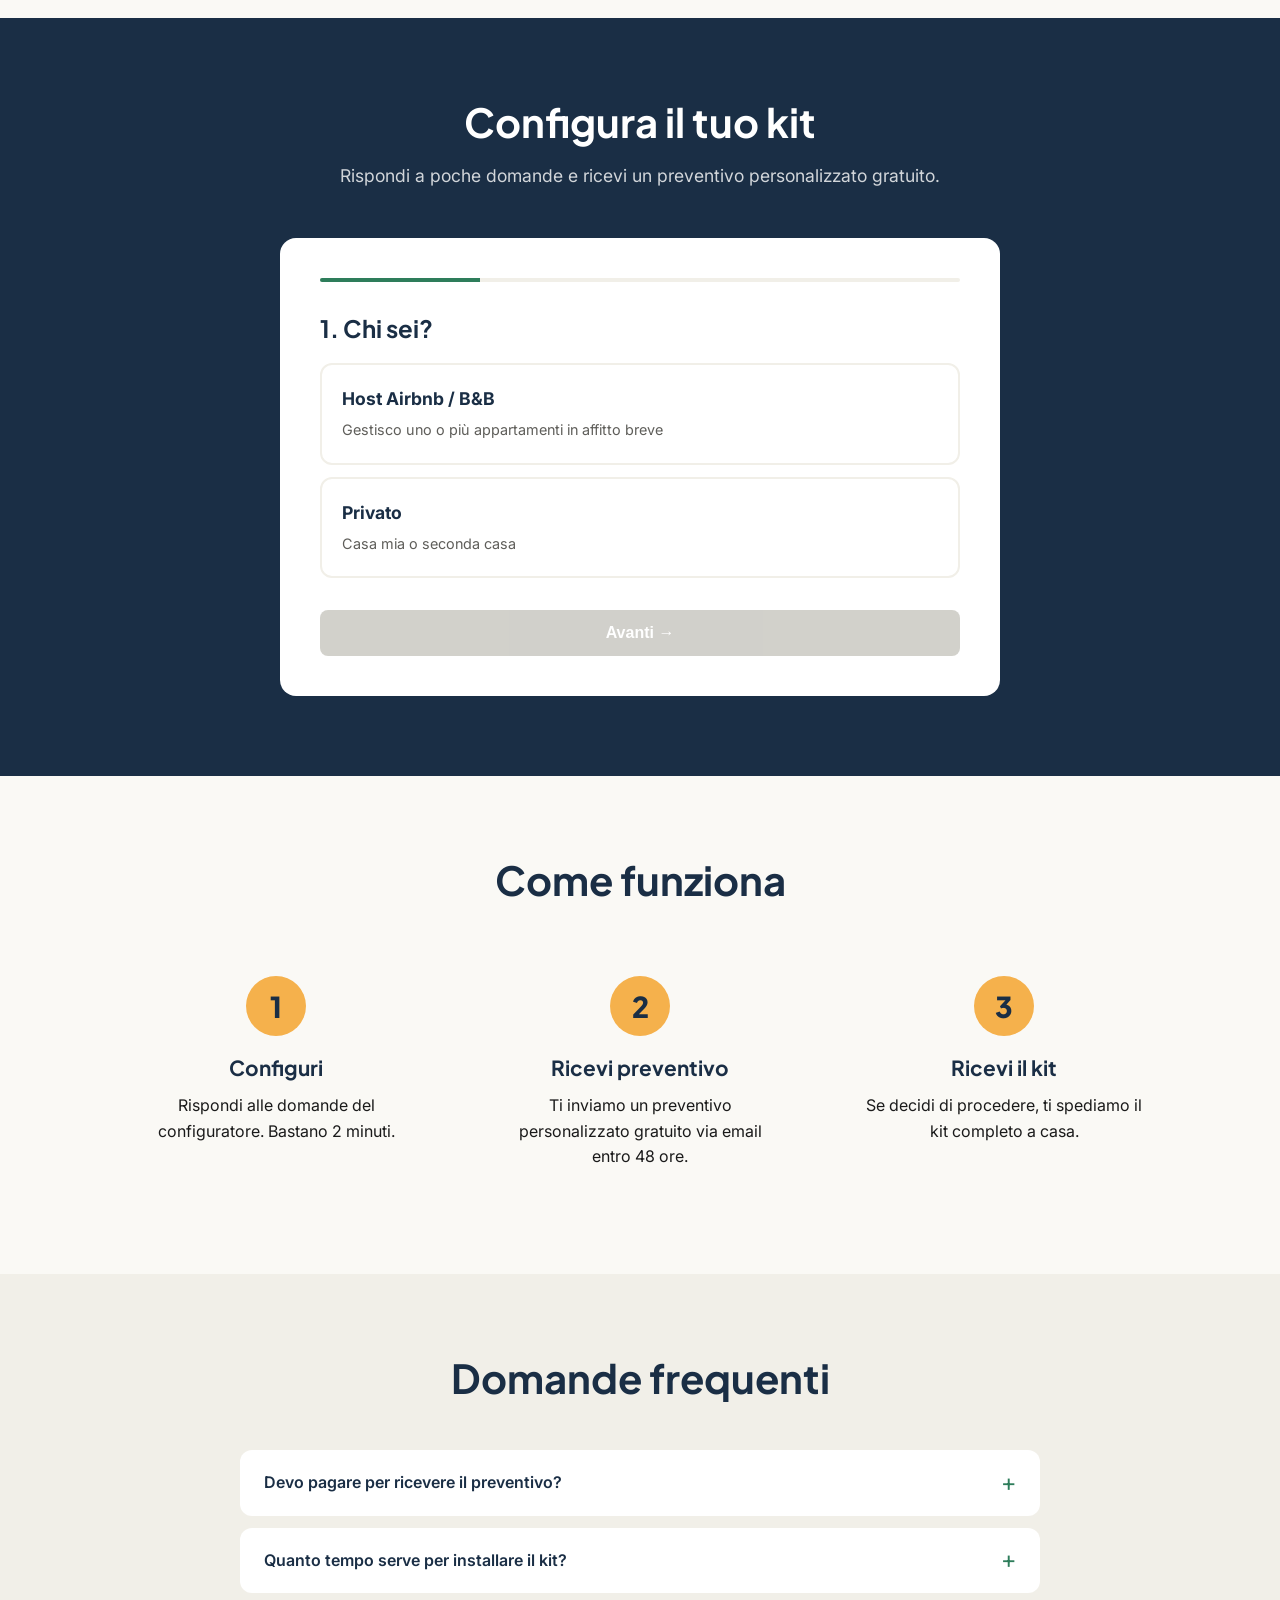
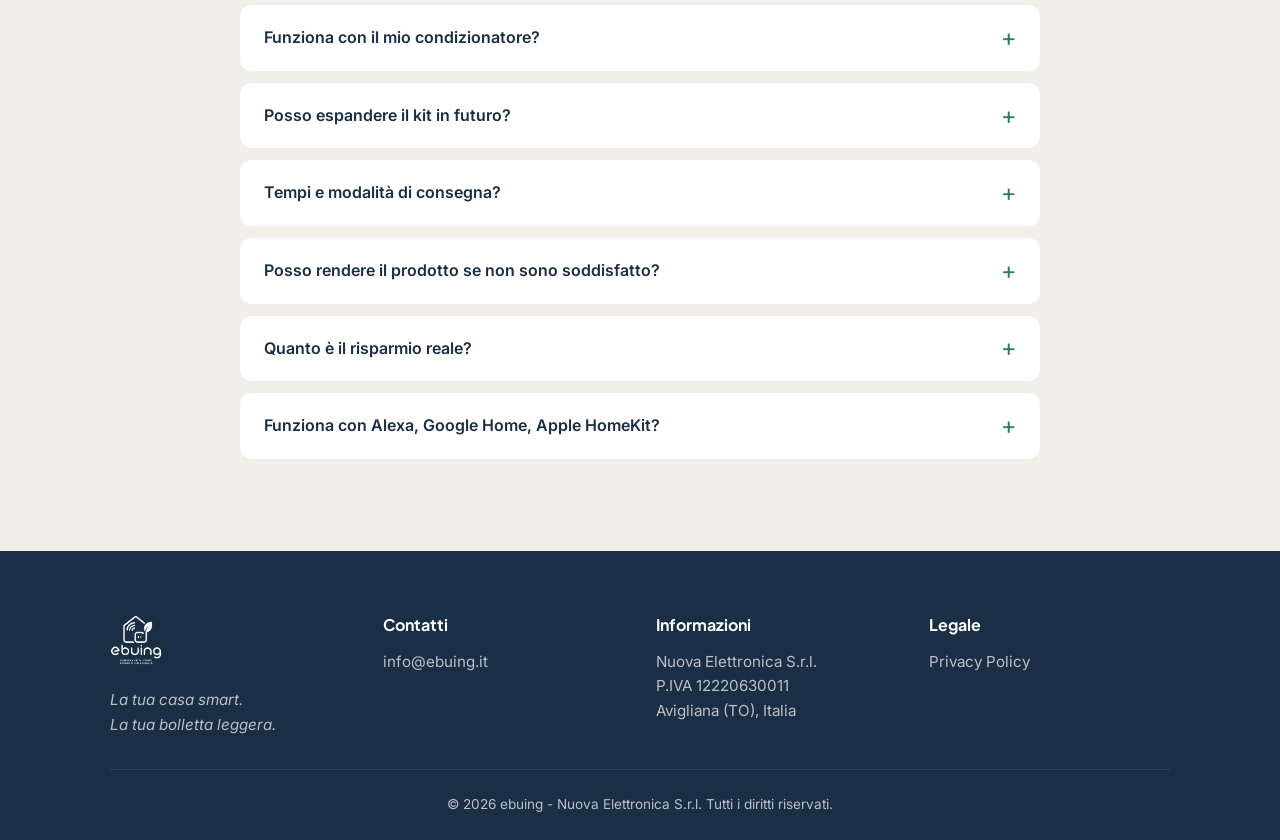
==== commit 1ad5e90c: "Update index.html" ====
--- a/index.html
+++ b/index.html
@@ -1,125 +1,7 @@
 <!DOCTYPE html>
 <html lang="it">
 <head>
-<meta charset="UTF-8">let currentStep = 1;
-
-document.querySelectorAll('input[name="tipo"]').forEach(input => {
-  input.addEventListener('change', () => {
-    document.getElementById('btnNext1').disabled = false;
-  });
-});
-
-document.querySelectorAll('input[name="dimensione"]').forEach(input => {
-  input.addEventListener('change', () => {
-    document.getElementById('btnNext2').disabled = false;
-  });
-});
-
-function updateSaving() {
-  let total = 0;
-  document.querySelectorAll('input[name="feature"]:checked').forEach(input => {
-    total += parseInt(input.dataset.saving);
-  });
-  document.getElementById('savingAmount').textContent = '€' + total;
-}
-
-document.querySelectorAll('input[name="feature"]').forEach(input => {
-  input.addEventListener('change', updateSaving);
-});
-
-function goToStep(step) {
-  document.querySelectorAll('.step').forEach(s => s.classList.remove('active'));
-  document.querySelector(`[data-step="${step}"]`).classList.add('active');
-  currentStep = step;
-  
-  const progress = (step / 4) * 100;
-  document.getElementById('progressFill').style.width = progress + '%';
-  
-  if (step === 4) {
-    const tipo = document.querySelector('input[name="tipo"]:checked')?.value || '';
-    const dimensione = document.querySelector('input[name="dimensione"]:checked')?.value || '';
-    const features = Array.from(document.querySelectorAll('input[name="feature"]:checked')).map(i => i.value).join(', ');
-    const saving = document.getElementById('savingAmount').textContent;
-    
-    document.getElementById('hiddenTipo').value = tipo;
-    document.getElementById('hiddenDimensione').value = dimensione;
-    document.getElementById('hiddenFeatures').value = features || 'nessuna';
-    document.getElementById('hiddenSaving').value = saving;
-  }
-  
-  window.scrollTo({ top: document.getElementById('configuratore').offsetTop - 20, behavior: 'smooth' });
-}
-
-function resetConfigurator() {
-  document.querySelectorAll('input[name="tipo"]').forEach(i => i.checked = false);
-  document.querySelectorAll('input[name="dimensione"]').forEach(i => i.checked = false);
-  document.querySelectorAll('input[name="feature"]').forEach(i => i.checked = false);
-  
-  document.getElementById('leadForm').reset();
-  
-  document.getElementById('savingAmount').textContent = '€0';
-  
-  document.getElementById('btnNext1').disabled = true;
-  document.getElementById('btnNext2').disabled = true;
-  
-  const newRequestBtn = document.getElementById('newRequestBtn');
-  if (newRequestBtn) newRequestBtn.style.display = 'none';
-  
-  const countdownEl = document.getElementById('countdownMsg');
-  if (countdownEl) countdownEl.style.display = 'block';
-  
-  goToStep(1);
-}
-
-document.getElementById('leadForm').addEventListener('submit', async function(e) {
-  e.preventDefault();
-  const form = e.target;
-  const data = new FormData(form);
-  const submitBtn = form.querySelector('button[type="submit"]');
-  submitBtn.disabled = true;
-  submitBtn.textContent = 'Invio in corso...';
-  
-  try {
-    const response = await fetch(form.action, {
-      method: 'POST',
-      body: data,
-      headers: { 'Accept': 'application/json' }
-    });
-    
-    if (response.ok) {
-      goToStep(5);
-      startCountdown();
-    } else {
-      alert('Si è verificato un errore. Riprova o scrivi direttamente a info@ebuing.it');
-      submitBtn.disabled = false;
-      submitBtn.textContent = 'Richiedi preventivo gratuito';
-    }
-  } catch (error) {
-    alert('Si è verificato un errore di connessione. Riprova o scrivi direttamente a info@ebuing.it');
-    submitBtn.disabled = false;
-    submitBtn.textContent = 'Richiedi preventivo gratuito';
-  }
-});
-
-function startCountdown() {
-  let seconds = 10;
-  const countdownEl = document.getElementById('countdownNumber');
-  const newRequestBtn = document.getElementById('newRequestBtn');
-  const countdownMsg = document.getElementById('countdownMsg');
-  
-  if (countdownEl) countdownEl.textContent = seconds;
-  
-  const interval = setInterval(() => {
-    seconds--;
-    if (countdownEl) countdownEl.textContent = seconds;
-    
-    if (seconds <= 0) {
-      clearInterval(interval);
-      if (countdownMsg) countdownMsg.style.display = 'none';
-      if (newRequestBtn) newRequestBtn.style.display = 'inline-block';
-    }
-  }, 1000);
-}
+<meta charset="UTF-8">
 <meta name="viewport" content="width=device-width, initial-scale=1.0">
 <meta name="description" content="ebuing - Smart home e domotica per host Airbnb e privati. Configura il tuo kit risparmio energia gratis e ricevi un preventivo personalizzato.">
 <meta name="theme-color" content="#2E7D5B">
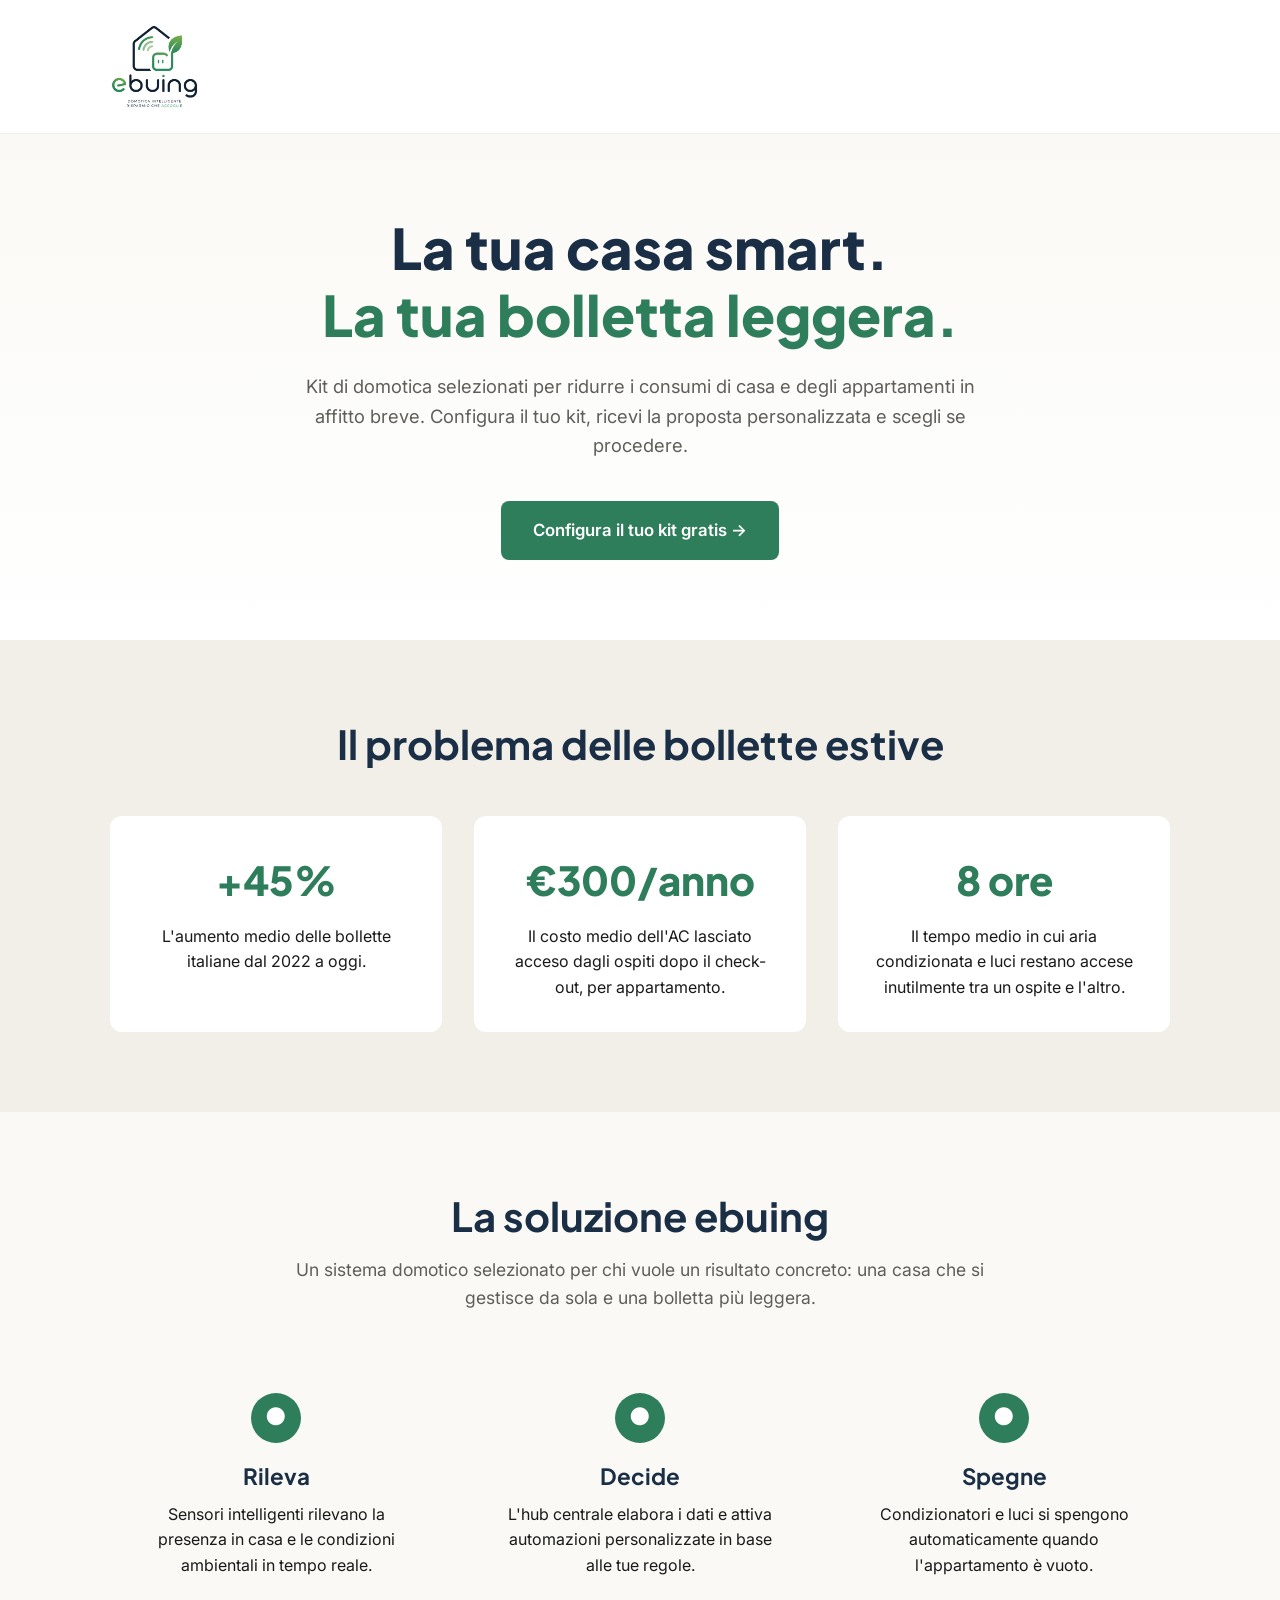
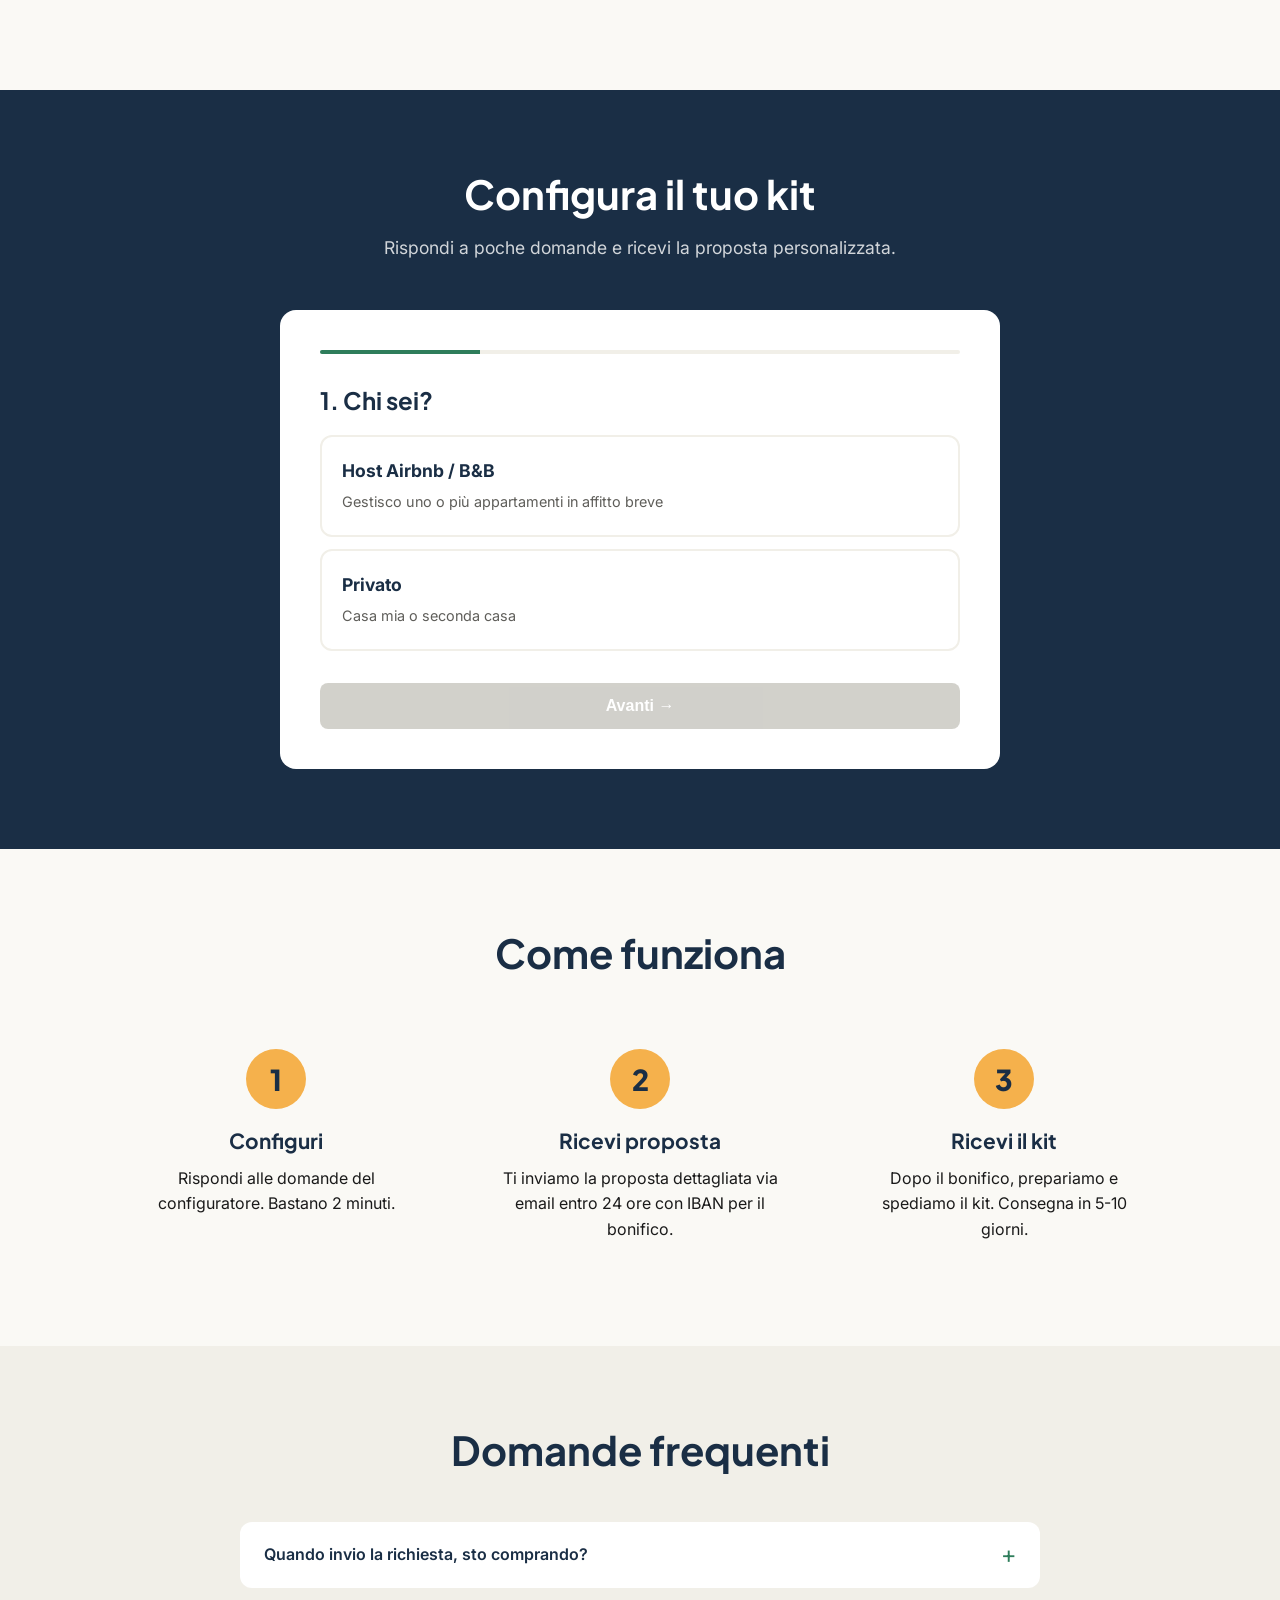
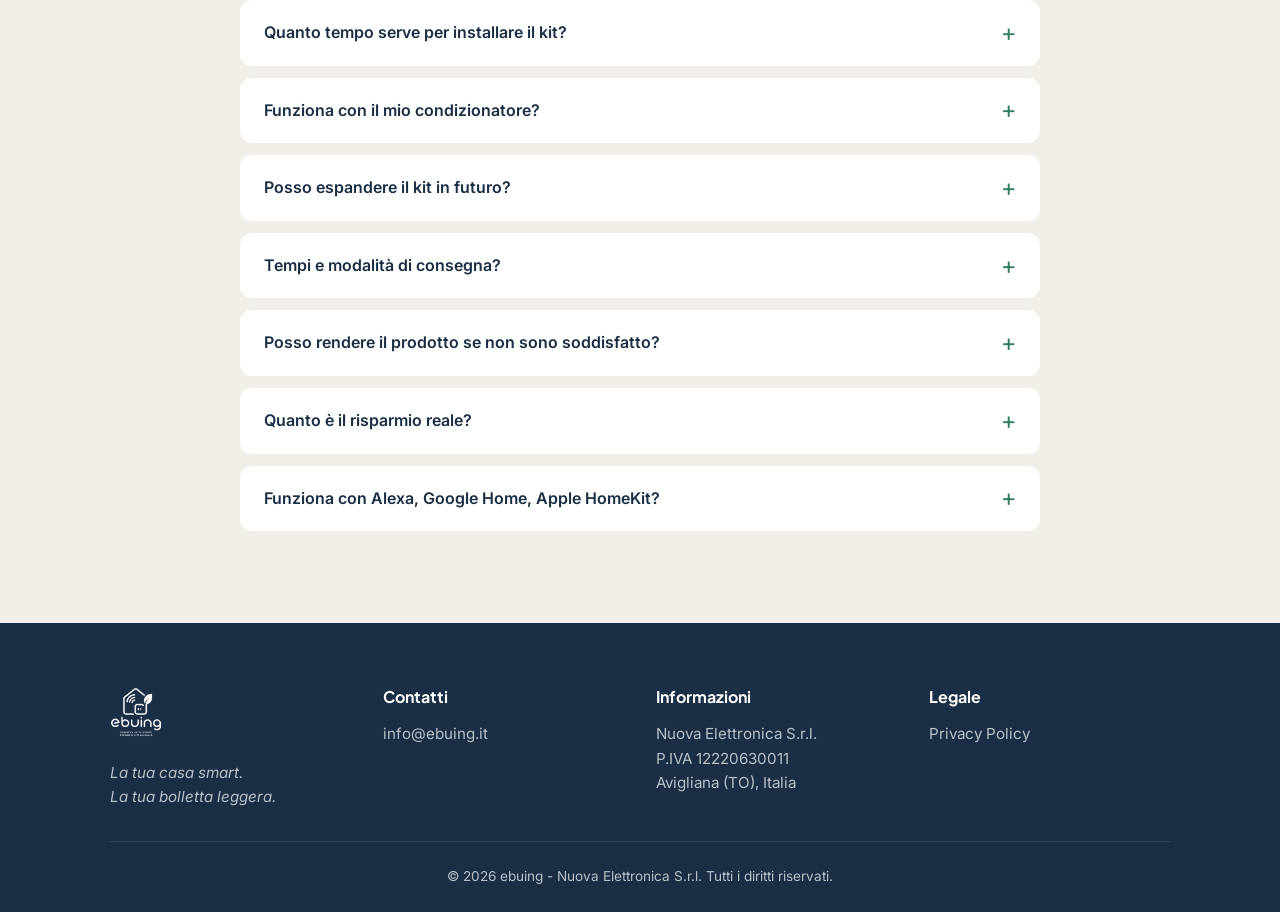
==== commit e09ce6d8: "Update index.html" ====
--- a/index.html
+++ b/index.html
@@ -23,7 +23,7 @@
 <section class="hero">
 <div class="container">
 <h1 class="hero-title">La tua casa smart.<br><span class="hero-title-accent">La tua bolletta leggera.</span></h1>
-<p class="hero-subtitle">Kit di domotica selezionati per ridurre i consumi di casa e degli appartamenti in affitto breve. Configura il tuo kit e ricevi un preventivo personalizzato gratuito.</p>
+<p class="hero-subtitle">Kit di domotica selezionati per ridurre i consumi di casa e degli appartamenti in affitto breve. Configura il tuo kit, ricevi la proposta personalizzata e scegli se procedere.</p>
 <a href="#configuratore" class="btn-primary">Configura il tuo kit gratis →</a>
 </div>
 </section>
@@ -75,7 +75,7 @@
 <section id="configuratore" class="configurator">
 <div class="container">
 <h2 class="section-title">Configura il tuo kit</h2>
-<p class="section-subtitle">Rispondi a poche domande e ricevi un preventivo personalizzato gratuito.</p>
+<p class="section-subtitle">Rispondi a poche domande e ricevi la proposta personalizzata.</p>
 
 <div class="configurator-box">
 
@@ -127,7 +127,6 @@
 <label class="feature-card"><input type="checkbox" name="feature" value="ac" data-saving="230"><span class="feature-text"><strong>Spegnere il condizionatore quando la casa è vuota</strong><small>Risparmio stimato: <em>€230/anno</em></small></span></label>
 <label class="feature-card"><input type="checkbox" name="feature" value="luci" data-saving="60"><span class="feature-text"><strong>Spegnere luci dimenticate accese</strong><small>Risparmio stimato: <em>€60/anno</em></small></span></label>
 <label class="feature-card"><input type="checkbox" name="feature" value="standby" data-saving="80"><span class="feature-text"><strong>Monitorare consumi elettrodomestici</strong><small>Risparmio stimato: <em>€80/anno</em></small></span></label>
-<label class="feature-card"><input type="checkbox" name="feature" value="riscaldamento" data-saving="180"><span class="feature-text"><strong>Controllo temperatura per ogni stanza</strong><small>Risparmio stimato: <em>€180/anno</em> (inverno)</small></span></label>
 <label class="feature-card"><input type="checkbox" name="feature" value="tv" data-saving="40"><span class="feature-text"><strong>Spegnere TV/decoder in standby</strong><small>Risparmio stimato: <em>€40/anno</em></small></span></label>
 <label class="feature-card"><input type="checkbox" name="feature" value="voce" data-saving="0"><span class="feature-text"><strong>Comando vocale Alexa/Google Home</strong><small>Comfort aggiunto</small></span></label>
 <label class="feature-card"><input type="checkbox" name="feature" value="remoto" data-saving="0"><span class="feature-text"><strong>Controllo remoto da app</strong><small>Gestione da ovunque</small></span></label>
@@ -138,19 +137,60 @@
 </div>
 <div class="step-nav">
 <button type="button" class="btn-outline" onclick="goToStep(2)">← Indietro</button>
-<button type="button" class="btn-secondary" onclick="goToStep(4)" id="btnNext3">Avanti →</button>
+<button type="button" class="btn-secondary" onclick="goToStep(4)" id="btnNext3">Vedi il tuo kit →</button>
 </div>
 </div>
 
 <div class="step" data-step="4">
-<h3 class="step-title">4. Ricevi il tuo preventivo</h3>
-<p class="step-subtitle">Lascia i tuoi contatti per ricevere il preventivo personalizzato gratuito.</p>
+<h3 class="step-title">4. Il tuo kit ideale</h3>
+<p class="step-subtitle">Basato sulle tue scelte, ecco il kit che ti consigliamo. Puoi confermare o scegliere un'opzione diversa.</p>
+
+<div id="kitCards" class="kit-cards-container"></div>
+
+<div class="roi-box">
+<div class="roi-header">Riepilogo del tuo investimento</div>
+<div class="roi-content">
+<div class="roi-item">
+<span class="roi-label">Kit selezionato</span>
+<span class="roi-value" id="roiKitNome">—</span>
+</div>
+<div class="roi-item">
+<span class="roi-label">Costo</span>
+<span class="roi-value" id="roiPrezzo">—</span>
+</div>
+<div class="roi-item">
+<span class="roi-label">Risparmio stimato</span>
+<span class="roi-value roi-highlight" id="roiRisparmio">—</span>
+</div>
+<div class="roi-item">
+<span class="roi-label">Si ripaga in</span>
+<span class="roi-value roi-highlight" id="roiMesi">—</span>
+</div>
+</div>
+</div>
+
+<div class="step-nav">
+<button type="button" class="btn-outline" onclick="goToStep(3)">← Indietro</button>
+<button type="button" class="btn-secondary" onclick="goToStep(5)">Procedi alla richiesta →</button>
+</div>
+</div>
+
+<div class="step" data-step="5">
+<h3 class="step-title">5. Invia la tua richiesta</h3>
+<p class="step-subtitle">Lascia i tuoi contatti per ricevere la proposta dettagliata via email entro 24 ore.</p>
+
+<div class="kit-riepilogo-form">
+<strong>Kit scelto:</strong> <span id="riepilogoKit">—</span>
+</div>
+
 <form id="leadForm" action="https://formspree.io/f/xpqbnbnw" method="POST">
-<input type="hidden" name="_subject" value="Nuova richiesta preventivo ebuing">
+<input type="hidden" name="_subject" value="Nuova richiesta kit ebuing">
 <input type="hidden" name="tipo_cliente" id="hiddenTipo">
 <input type="hidden" name="dimensione" id="hiddenDimensione">
 <input type="hidden" name="funzionalita" id="hiddenFeatures">
 <input type="hidden" name="risparmio_stimato" id="hiddenSaving">
+<input type="hidden" name="kit_scelto" id="hiddenKit">
+<input type="hidden" name="kit_prezzo" id="hiddenKitPrezzo">
 
 <div class="form-row"><label for="nome">Nome e cognome *</label><input type="text" id="nome" name="nome" required></div>
 <div class="form-row"><label for="email">Email *</label><input type="email" id="email" name="email" required></div>
@@ -160,20 +200,23 @@
 
 <label class="checkbox-row">
 <input type="checkbox" name="consenso" required>
-<span>Acconsento al trattamento dei miei dati personali per ricevere il preventivo e comunicazioni relative al lancio del kit. Leggi la <a href="privacy.html" target="_blank">Privacy Policy</a>.</span>
+<span>Acconsento al trattamento dei miei dati personali per ricevere la proposta e comunicazioni relative al lancio del kit. Leggi la <a href="privacy.html" target="_blank">Privacy Policy</a>.</span>
 </label>
 
-<div class="step-nav">
-<button type="button" class="btn-outline" onclick="goToStep(3)">← Indietro</button>
-<button type="submit" class="btn-primary">Richiedi preventivo gratuito</button>
+<p class="info-richiesta">Questa è una <strong>richiesta di proposta</strong>, non un ordine vincolante. Riceverai via email i dettagli del kit, IBAN per il bonifico e tempi di consegna. Procederai con l'acquisto solo dopo la tua conferma esplicita.</p>
+
+<div class="step-nav">
+<button type="button" class="btn-outline" onclick="goToStep(4)">← Indietro</button>
+<button type="submit" class="btn-primary">Invia richiesta</button>
 </div>
 </form>
 </div>
 
-<div class="step thank-you" data-step="5">
+<div class="step thank-you" data-step="6">
 <div class="thank-you-icon">✓</div>
 <h3>Grazie!</h3>
-<p>Abbiamo ricevuto la tua richiesta. Stiamo preparando il tuo preventivo personalizzato e te lo invieremo via email entro 48 ore.</p>
+<p>Abbiamo ricevuto la tua richiesta. Stiamo preparando la proposta dettagliata e te la invieremo via email entro 24 ore.</p>
+<p>Riceverai: riepilogo kit, prezzo finale, IBAN per il bonifico, tempi di consegna.</p>
 <p>Per qualsiasi domanda, scrivici a <a href="mailto:info@ebuing.it">info@ebuing.it</a></p>
 <p id="countdownMsg" style="margin-top: 32px; color: var(--grigio-scuro); font-size: 0.95rem;">Hai più appartamenti? Potrai fare una nuova richiesta tra <strong id="countdownNumber" style="color: var(--verde);">10</strong> secondi.</p>
 <button type="button" id="newRequestBtn" onclick="resetConfigurator()" class="btn-primary" style="display: none; margin-top: 24px;">+ Fai un'altra richiesta</button>
@@ -188,8 +231,8 @@
 <h2 class="section-title">Come funziona</h2>
 <div class="how-grid">
 <div class="how-step"><div class="how-number">1</div><h3>Configuri</h3><p>Rispondi alle domande del configuratore. Bastano 2 minuti.</p></div>
-<div class="how-step"><div class="how-number">2</div><h3>Ricevi preventivo</h3><p>Ti inviamo un preventivo personalizzato gratuito via email entro 48 ore.</p></div>
-<div class="how-step"><div class="how-number">3</div><h3>Ricevi il kit</h3><p>Se decidi di procedere, ti spediamo il kit completo a casa.</p></div>
+<div class="how-step"><div class="how-number">2</div><h3>Ricevi proposta</h3><p>Ti inviamo la proposta dettagliata via email entro 24 ore con IBAN per il bonifico.</p></div>
+<div class="how-step"><div class="how-number">3</div><h3>Ricevi il kit</h3><p>Dopo il bonifico, prepariamo e spediamo il kit. Consegna in 5-10 giorni.</p></div>
 </div>
 </div>
 </section>
@@ -199,19 +242,19 @@
 <h2 class="section-title">Domande frequenti</h2>
 <div class="faq-list">
 
-<details class="faq-item"><summary>Devo pagare per ricevere il preventivo?</summary><p>No. Il preventivo è completamente gratuito e senza impegno di acquisto. Vogliamo prima capire quale kit è giusto per te.</p></details>
+<details class="faq-item"><summary>Quando invio la richiesta, sto comprando?</summary><p>No. L'invio della richiesta è una manifestazione di interesse senza impegno. Riceverai via email la proposta dettagliata con prezzo, IBAN per il bonifico e tempi. L'ordine si perfeziona solo dopo che hai fatto il bonifico bancario.</p></details>
 
 <details class="faq-item"><summary>Quanto tempo serve per installare il kit?</summary><p>L'installazione del kit base richiede circa 30-45 minuti la prima volta. Forniamo guida cartacea italiana inclusa nella confezione e video tutorial online. Non serve elettricista per il kit base.</p></details>
 
 <details class="faq-item"><summary>Funziona con il mio condizionatore?</summary><p>Il kit funziona con condizionatori dotati di presa elettrica standard (portatili o split con presa esterna). Per split fissi senza presa esterna, l'hub centrale ha un trasmettitore IR integrato che può comandare i climatizzatori tramite telecomando.</p></details>
 
-<details class="faq-item"><summary>Posso espandere il kit in futuro?</summary><p>Sì, tutti i kit sono espandibili. Puoi aggiungere sensori, prese smart, lampadine smart e valvole termostatiche in qualsiasi momento. L'hub centrale supporta fino a 128 dispositivi.</p></details>
-
-<details class="faq-item"><summary>Tempi e modalità di consegna?</summary><p>I prodotti vengono spediti da magazzino EU. La spedizione standard avviene in 5-15 giorni lavorativi. Per ordini sopra €100 la spedizione è gratuita.</p></details>
+<details class="faq-item"><summary>Posso espandere il kit in futuro?</summary><p>Sì, tutti i kit sono espandibili. Puoi aggiungere sensori, prese smart, lampadine smart in qualsiasi momento. L'hub centrale supporta fino a 128 dispositivi.</p></details>
+
+<details class="faq-item"><summary>Tempi e modalità di consegna?</summary><p>Dopo aver ricevuto il bonifico, prepariamo e spediamo il kit. Consegna 5-10 giorni lavorativi tramite corriere. Spedizione gratuita inclusa nel prezzo.</p></details>
 
 <details class="faq-item"><summary>Posso rendere il prodotto se non sono soddisfatto?</summary><p>Sì, hai 14 giorni di diritto di recesso secondo la legge italiana. Se entro 14 giorni dalla consegna decidi di rendere il kit, ti rimborsiamo l'intero importo.</p></details>
 
-<details class="faq-item"><summary>Quanto è il risparmio reale?</summary><p>Il risparmio dipende dall'uso e dalle abitudini. I valori indicati nel configuratore sono basati su tariffe ARERA 2026 e consumi medi di appartamenti italiani. Su un appartamento Airbnb tipico, il kit base si ripaga in circa 2-3 mesi durante la stagione estiva.</p></details>
+<details class="faq-item"><summary>Quanto è il risparmio reale?</summary><p>Il risparmio dipende dall'uso e dalle abitudini. I valori indicati nel configuratore sono basati su tariffe ARERA 2026 e consumi medi di appartamenti italiani. Su un appartamento Airbnb tipico, il kit base si ripaga in circa 6-9 mesi durante la stagione estiva.</p></details>
 
 <details class="faq-item"><summary>Funziona con Alexa, Google Home, Apple HomeKit?</summary><p>Sì. Il kit è compatibile con tutti i principali assistenti vocali (Alexa, Google Home, Apple HomeKit, SmartThings). La configurazione richiede WiFi 2.4 GHz attivo nell'appartamento.</p></details>
 
--- a/style.css
+++ b/style.css
@@ -27,9 +27,9 @@
 a { color: var(--verde); text-decoration: none; }
 a:hover { text-decoration: underline; }
 
-.header { padding: 20px 0; border-bottom: 1px solid var(--grigio-chiaro); background: white; position: sticky; top: 0; z-index: 100; }
+.header { padding: 24px 0; border-bottom: 1px solid var(--grigio-chiaro); background: white; position: sticky; top: 0; z-index: 100; }
 .header-inner { display: flex; align-items: center; }
-.logo { height: 50px; width: auto; }
+.logo { height: 85px; width: auto; }
 
 .hero { padding: 80px 0; text-align: center; background: linear-gradient(180deg, var(--bianco) 0%, white 100%); }
 .hero-title { font-size: clamp(2rem, 5vw, 3.5rem); margin-bottom: 24px; font-weight: 800; }
@@ -142,4 +142,5 @@
 .step-nav button { width: 100%; }
 .saving-summary { flex-direction: column; gap: 8px; text-align: center; }
 .section-subtitle { font-size: 1rem; padding: 0 10px; }
-}+.logo { height: 65px; }
+}
